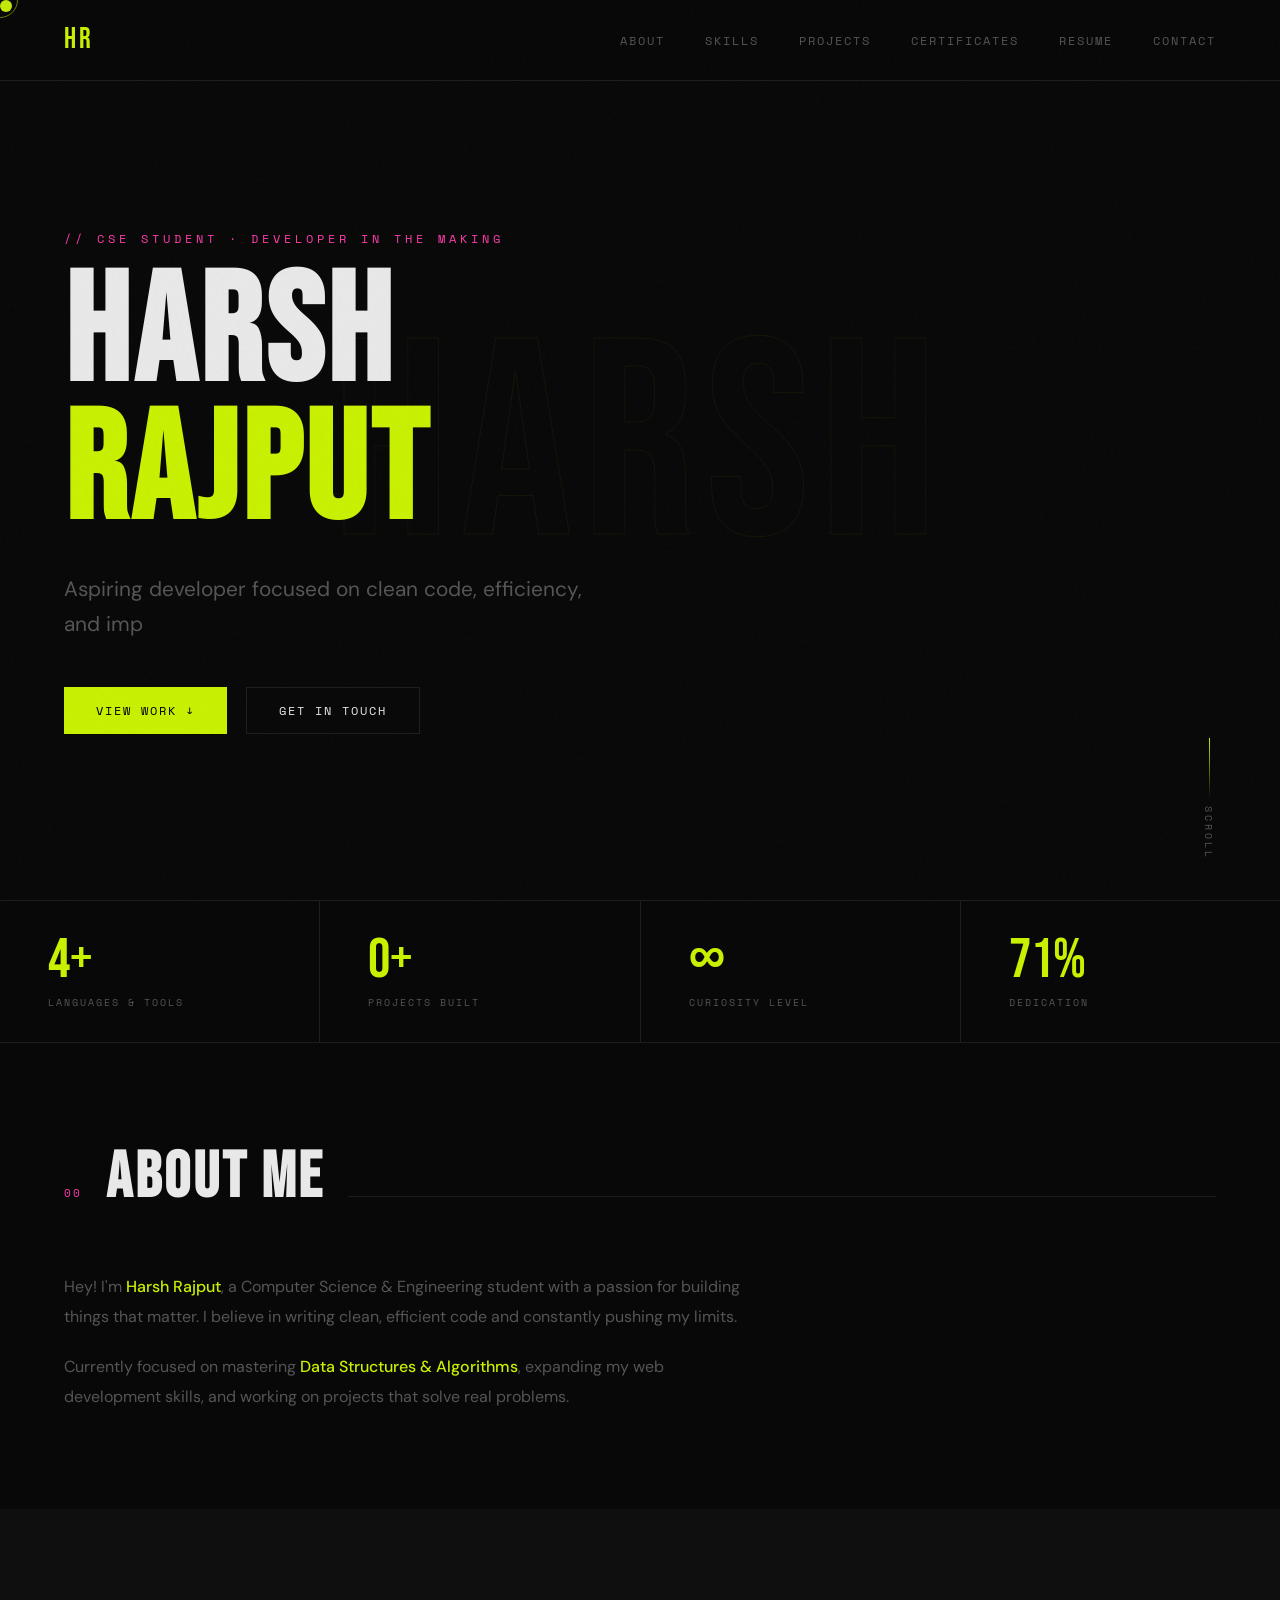
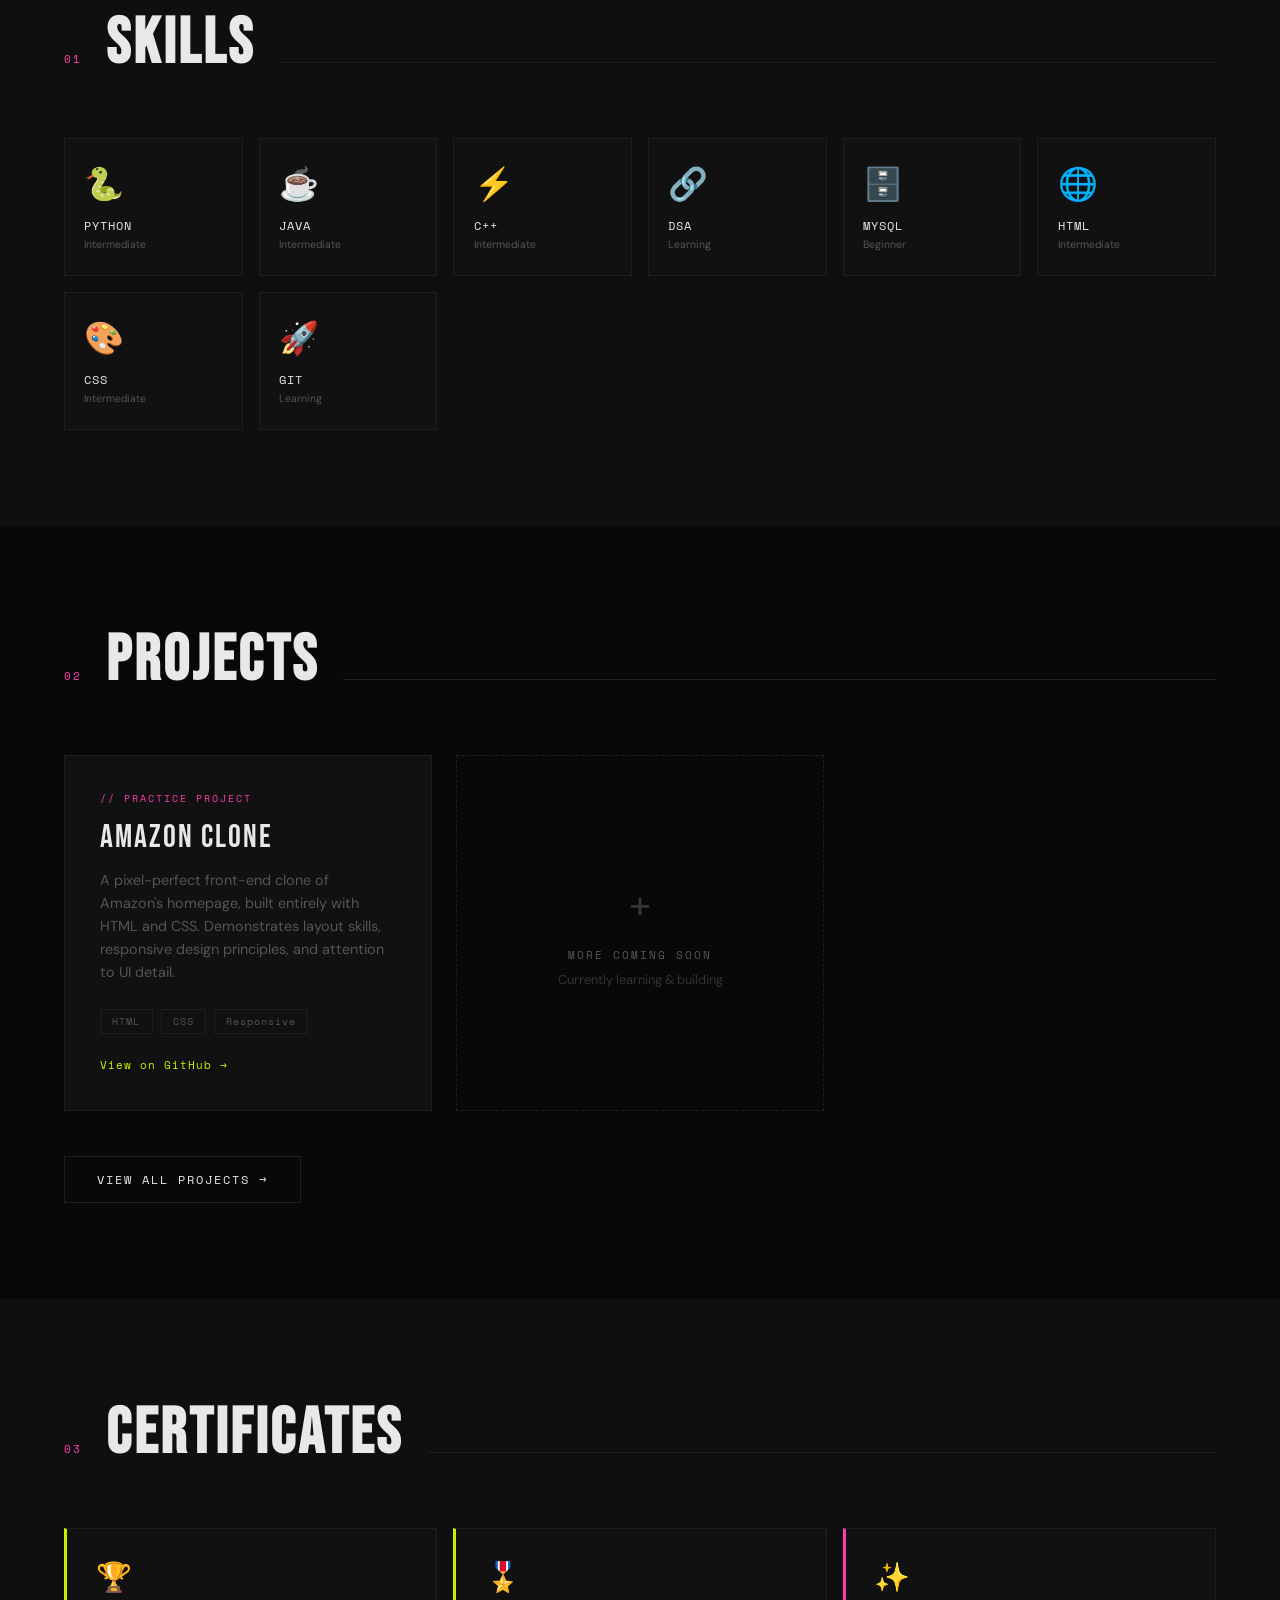
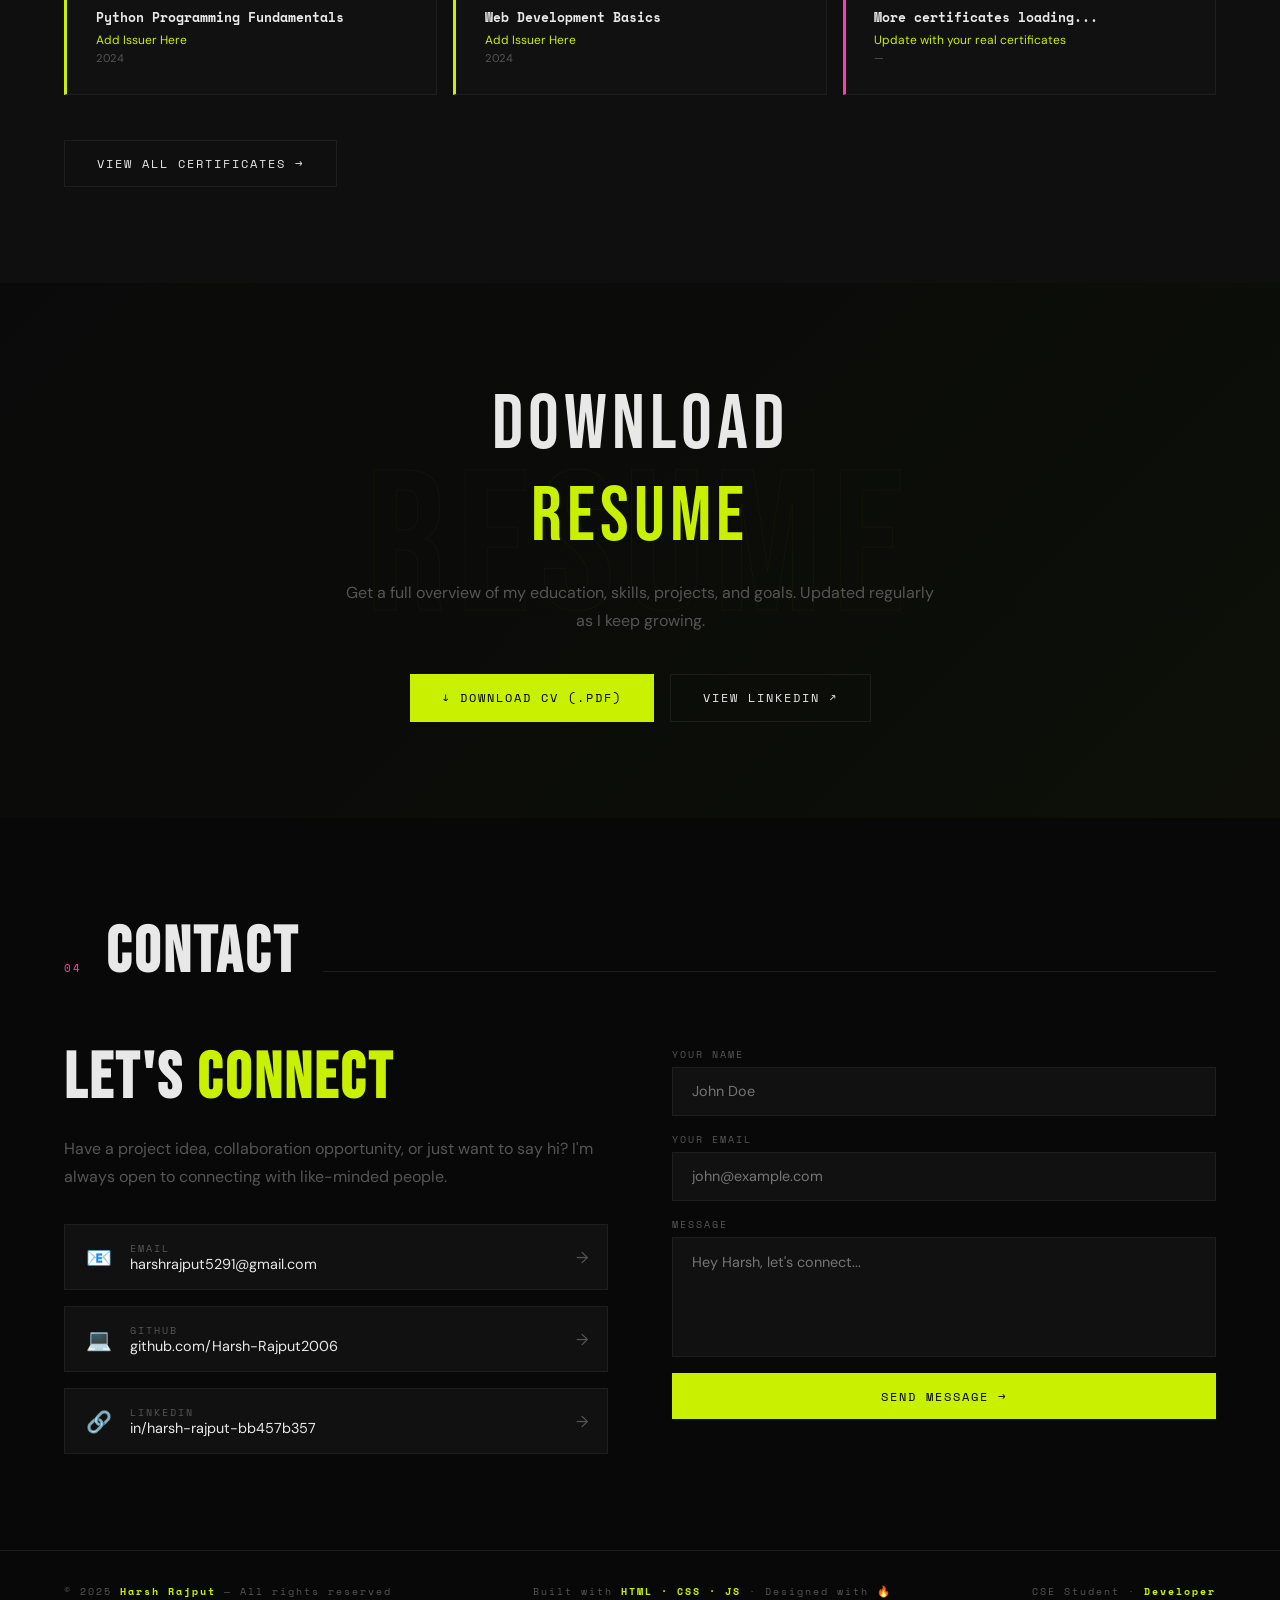
==== index.html @ bdc9a174 "launch: Harsh Rajput portfolio" ====
<!DOCTYPE html>
<html lang="en">
<head>
  <meta charset="UTF-8"/>
  <meta name="viewport" content="width=device-width, initial-scale=1.0"/>
  <title>Harsh Rajput — Portfolio</title>
  <link rel="stylesheet" href="style.css"/>
</head>
<body>

  <div class="cursor" id="cursor"></div>
  <div class="cursor-follower" id="cursorFollower"></div>

  <!-- NAV -->
  <nav id="nav">
    <a class="nav-logo" href="index.html">HR</a>
    <ul class="nav-links">
      <li><a href="#about">About</a></li>
      <li><a href="#skills">Skills</a></li>
      <li><a href="projects.html">Projects</a></li>
      <li><a href="certificates.html">Certificates</a></li>
      <li><a href="#resume">Resume</a></li>
      <li><a href="#contact">Contact</a></li>
    </ul>
  </nav>

  <!-- HERO -->
  <section id="hero">
    <div class="hero-bg-text">HARSH</div>
    <div class="hero-tag">// CSE Student · Developer in the making</div>
    <h1 class="hero-name">
      <span class="glitch">HARSH</span><br>
      <span class="accent">RAJPUT</span>
    </h1>
    <p class="hero-sub">Aspiring developer focused on clean code, efficiency, and impactful solutions. Building the future one commit at a time.</p>
    <div class="hero-actions">
      <a href="projects.html" class="btn btn-primary">View Work ↓</a>
      <a href="#contact" class="btn btn-outline">Get In Touch</a>
    </div>
    <div class="hero-scroll">
      <div class="scroll-line"></div>
      <span>Scroll</span>
    </div>
  </section>

  <!-- STATS BAR -->
  <div class="stats-bar">
    <div class="stat-item">
      <div class="stat-number">6+</div>
      <div class="stat-label">Languages & Tools</div>
    </div>
    <div class="stat-item">
      <div class="stat-number">1+</div>
      <div class="stat-label">Projects Built</div>
    </div>
    <div class="stat-item">
      <div class="stat-number">∞</div>
      <div class="stat-label">Curiosity Level</div>
    </div>
    <div class="stat-item">
      <div class="stat-number">100%</div>
      <div class="stat-label">Dedication</div>
    </div>
  </div>

  <!-- ABOUT -->
  <section id="about">
    <div class="section-header">
      <span class="section-number">00</span>
      <h2 class="section-title">About Me</h2>
      <div class="section-line"></div>
    </div>
    <p style="color:var(--muted);line-height:1.9;font-size:1rem;max-width:700px;margin-bottom:1.2rem;">
      Hey! I'm <span style="color:var(--accent);font-weight:500;">Harsh Rajput</span>, a Computer Science & Engineering student with a passion for building things that matter. I believe in writing clean, efficient code and constantly pushing my limits.
    </p>
    <p style="color:var(--muted);line-height:1.9;font-size:1rem;max-width:700px;">
      Currently focused on mastering <span style="color:var(--accent);font-weight:500;">Data Structures & Algorithms</span>, expanding my web development skills, and working on projects that solve real problems.
    </p>
  </section>

  <!-- SKILLS -->
  <section id="skills" class="bg-surface">
    <div class="section-header">
      <span class="section-number">01</span>
      <h2 class="section-title">Skills</h2>
      <div class="section-line"></div>
    </div>
    <div class="skills-grid">
      <div class="skill-card"><div class="skill-icon">🐍</div><div class="skill-name">Python</div><div class="skill-level">Intermediate</div></div>
      <div class="skill-card"><div class="skill-icon">☕</div><div class="skill-name">Java</div><div class="skill-level">Intermediate</div></div>
      <div class="skill-card"><div class="skill-icon">⚡</div><div class="skill-name">C++</div><div class="skill-level">Intermediate</div></div>
      <div class="skill-card"><div class="skill-icon">🔗</div><div class="skill-name">DSA</div><div class="skill-level">Learning</div></div>
      <div class="skill-card"><div class="skill-icon">🗄️</div><div class="skill-name">MySQL</div><div class="skill-level">Beginner</div></div>
      <div class="skill-card"><div class="skill-icon">🌐</div><div class="skill-name">HTML</div><div class="skill-level">Intermediate</div></div>
      <div class="skill-card"><div class="skill-icon">🎨</div><div class="skill-name">CSS</div><div class="skill-level">Intermediate</div></div>
      <div class="skill-card"><div class="skill-icon">🚀</div><div class="skill-name">Git</div><div class="skill-level">Learning</div></div>
    </div>
  </section>

  <!-- PROJECTS PREVIEW -->
  <section id="projects">
    <div class="section-header">
      <span class="section-number">02</span>
      <h2 class="section-title">Projects</h2>
      <div class="section-line"></div>
    </div>
    <div class="projects-grid">
      <div class="project-card">
        <div class="project-tag">// Practice Project</div>
        <div class="project-title">Amazon Clone</div>
        <p class="project-desc">A pixel-perfect front-end clone of Amazon's homepage, built entirely with HTML and CSS. Demonstrates layout skills, responsive design principles, and attention to UI detail.</p>
        <div class="project-tags">
          <span class="tag">HTML</span>
          <span class="tag">CSS</span>
          <span class="tag">Responsive</span>
        </div>
        <a href="https://github.com/Harsh-Rajput2006" target="_blank" class="project-link">View on GitHub →</a>
      </div>
      <div class="project-card project-card--empty">
        <div class="empty-icon">+</div>
        <div class="empty-label">More Coming Soon</div>
        <div class="empty-sub">Currently learning & building</div>
      </div>
    </div>
    <br>
    <a href="projects.html" class="btn btn-outline" style="margin-top:1.5rem;">View All Projects →</a>
  </section>

  <!-- CERTIFICATES PREVIEW -->
  <section id="certificates" class="bg-surface">
    <div class="section-header">
      <span class="section-number">03</span>
      <h2 class="section-title">Certificates</h2>
      <div class="section-line"></div>
    </div>
    <div class="certs-grid">
      <div class="cert-card">
        <div class="cert-icon">🏆</div>
        <div class="cert-title">Python Programming Fundamentals</div>
        <div class="cert-issuer">Add Issuer Here</div>
        <div class="cert-year">2024</div>
      </div>
      <div class="cert-card">
        <div class="cert-icon">🎖️</div>
        <div class="cert-title">Web Development Basics</div>
        <div class="cert-issuer">Add Issuer Here</div>
        <div class="cert-year">2024</div>
      </div>
      <div class="cert-card cert-card--placeholder">
        <div class="cert-icon">✨</div>
        <div class="cert-title">More certificates loading...</div>
        <div class="cert-issuer">Update with your real certificates</div>
        <div class="cert-year">—</div>
      </div>
    </div>
    <br>
    <a href="certificates.html" class="btn btn-outline" style="margin-top:1.5rem;">View All Certificates →</a>
  </section>

  <!-- RESUME -->
  <section id="resume" class="resume-section">
    <div class="resume-bg-text">RESUME</div>
    <div class="resume-inner">
      <div class="resume-title">DOWNLOAD<br><span>RESUME</span></div>
      <p class="resume-sub">Get a full overview of my education, skills, projects, and goals. Updated regularly as I keep growing.</p>
      <div class="resume-btns">
        <a href="your-cv.pdf" class="btn btn-primary" download>↓ Download CV (.pdf)</a>
        <a href="https://www.linkedin.com/in/harsh-rajput-bb457b357/" target="_blank" class="btn btn-outline">View LinkedIn ↗</a>
      </div>
    </div>
  </section>

  <!-- CONTACT -->
  <section id="contact">
    <div class="section-header">
      <span class="section-number">04</span>
      <h2 class="section-title">Contact</h2>
      <div class="section-line"></div>
    </div>
    <div class="contact-grid">
      <div>
        <h2 class="contact-heading">LET'S <span>CONNECT</span></h2>
        <p class="contact-sub">Have a project idea, collaboration opportunity, or just want to say hi? I'm always open to connecting with like-minded people.</p>
        <div class="contact-links">
          <a href="mailto:harshrajput5291@gmail.com" class="contact-link">
            <div class="cl-icon">📧</div>
            <div class="cl-info"><div class="cl-label">Email</div><div class="cl-val">harshrajput5291@gmail.com</div></div>
            <div class="cl-arrow">→</div>
          </a>
          <a href="https://github.com/Harsh-Rajput2006" target="_blank" class="contact-link">
            <div class="cl-icon">💻</div>
            <div class="cl-info"><div class="cl-label">GitHub</div><div class="cl-val">github.com/Harsh-Rajput2006</div></div>
            <div class="cl-arrow">→</div>
          </a>
          <a href="https://www.linkedin.com/in/harsh-rajput-bb457b357/" target="_blank" class="contact-link">
            <div class="cl-icon">🔗</div>
            <div class="cl-info"><div class="cl-label">LinkedIn</div><div class="cl-val">in/harsh-rajput-bb457b357</div></div>
            <div class="cl-arrow">→</div>
          </a>
        </div>
      </div>
      <div>
        <form class="contact-form" id="contactForm">
          <div class="form-group">
            <label class="form-label">Your Name</label>
            <input class="form-input" type="text" placeholder="John Doe" required/>
          </div>
          <div class="form-group">
            <label class="form-label">Your Email</label>
            <input class="form-input" type="email" placeholder="john@example.com" required/>
          </div>
          <div class="form-group">
            <label class="form-label">Message</label>
            <textarea class="form-textarea" placeholder="Hey Harsh, let's connect..."></textarea>
          </div>
          <button type="submit" class="btn btn-primary btn-full">Send Message →</button>
        </form>
      </div>
    </div>
  </section>

  <!-- FOOTER -->
  <footer>
    <span>© 2025 <b>Harsh Rajput</b> — All rights reserved</span>
    <span>Built with <b>HTML · CSS · JS</b> · Designed with 🔥</span>
    <span>CSE Student · <b>Developer</b></span>
  </footer>

  <script src="script.js"></script>
</body>
</html>
---- style.css ----
/* ============================================
   HARSH RAJPUT — PORTFOLIO
   style.css
   ============================================ */

@import url('https://fonts.googleapis.com/css2?family=Bebas+Neue&family=Space+Mono:wght@400;700&family=DM+Sans:wght@300;400;500&display=swap');

/* ---------- ROOT VARIABLES ---------- */
:root {
  --bg: #080808;
  --surface: #0f0f0f;
  --card: #111111;
  --border: #1e1e1e;
  --accent: #c8f000;
  --accent2: #ff3cac;
  --accent3: #00eaff;
  --text: #e8e8e8;
  --muted: #555;
  --font-display: 'Bebas Neue', sans-serif;
  --font-mono: 'Space Mono', monospace;
  --font-body: 'DM Sans', sans-serif;
}

/* ---------- RESET ---------- */
*, *::before, *::after { margin: 0; padding: 0; box-sizing: border-box; }
html { scroll-behavior: smooth; }
body {
  background: var(--bg);
  color: var(--text);
  font-family: var(--font-body);
  overflow-x: hidden;
  cursor: none;
}

/* ---------- NOISE OVERLAY ---------- */
body::before {
  content: '';
  position: fixed; inset: 0;
  background-image: url("data:image/svg+xml,%3Csvg viewBox='0 0 256 256' xmlns='http://www.w3.org/2000/svg'%3E%3Cfilter id='noise'%3E%3CfeTurbulence type='fractalNoise' baseFrequency='0.9' numOctaves='4' stitchTiles='stitch'/%3E%3C/filter%3E%3Crect width='100%25' height='100%25' filter='url(%23noise)' opacity='0.04'/%3E%3C/svg%3E");
  pointer-events: none; z-index: 9000; opacity: 0.5;
}

/* ---------- CURSOR ---------- */
.cursor {
  width: 12px; height: 12px;
  background: var(--accent);
  border-radius: 50%;
  position: fixed; top: 0; left: 0;
  pointer-events: none; z-index: 9999;
  transition: transform 0.1s ease;
  mix-blend-mode: difference;
}
.cursor-follower {
  width: 36px; height: 36px;
  border: 1px solid var(--accent);
  border-radius: 50%;
  position: fixed; top: 0; left: 0;
  pointer-events: none; z-index: 9998;
  transition: all 0.15s ease;
  opacity: 0.5;
}

/* ---------- NAV ---------- */
nav {
  position: fixed; top: 0; left: 0; right: 0;
  z-index: 1000;
  display: flex; justify-content: space-between; align-items: center;
  padding: 1.4rem 4rem;
  background: rgba(8,8,8,0.85);
  backdrop-filter: blur(20px);
  border-bottom: 1px solid var(--border);
  transition: padding 0.3s ease;
}
nav.scrolled { padding: 1rem 4rem; }
.nav-logo {
  font-family: var(--font-display);
  font-size: 1.8rem; letter-spacing: 3px;
  color: var(--accent); text-decoration: none;
}
.nav-links { display: flex; gap: 2.5rem; list-style: none; }
.nav-links a {
  font-family: var(--font-mono);
  font-size: 0.72rem; letter-spacing: 2px; text-transform: uppercase;
  color: var(--muted); text-decoration: none;
  transition: color 0.3s; position: relative;
}
.nav-links a::after {
  content: ''; position: absolute;
  bottom: -4px; left: 0;
  width: 0; height: 1px;
  background: var(--accent); transition: width 0.3s ease;
}
.nav-links a:hover, .nav-links a.active { color: var(--accent); }
.nav-links a:hover::after, .nav-links a.active::after { width: 100%; }

/* ---------- HERO ---------- */
#hero {
  min-height: 100vh;
  display: flex; flex-direction: column; justify-content: center;
  padding: 8rem 4rem 4rem;
  position: relative; overflow: hidden;
}
.hero-bg-text {
  position: absolute; top: 50%; left: 50%;
  transform: translate(-50%, -50%);
  font-family: var(--font-display);
  font-size: clamp(100px, 22vw, 280px);
  color: transparent;
  -webkit-text-stroke: 1px rgba(200,240,0,0.05);
  white-space: nowrap; pointer-events: none;
  user-select: none; letter-spacing: 10px;
  animation: bgFloat 8s ease-in-out infinite;
}
.hero-tag {
  font-family: var(--font-mono);
  font-size: 0.72rem; letter-spacing: 4px; text-transform: uppercase;
  color: var(--accent2); margin-bottom: 1.2rem;
  opacity: 0; animation: fadeUp 0.8s 0.2s forwards;
}
.hero-name {
  font-family: var(--font-display);
  font-size: clamp(60px, 12vw, 160px);
  line-height: 0.9; letter-spacing: 4px;
  color: var(--text);
  opacity: 0; animation: fadeUp 0.8s 0.4s forwards;
}
.hero-name span.accent { color: var(--accent); }
.hero-name .glitch:hover { animation: glitch 0.3s steps(2) infinite; }
.hero-sub {
  font-size: clamp(1rem, 2vw, 1.3rem);
  color: var(--muted); max-width: 540px;
  margin-top: 1.8rem; line-height: 1.7;
  opacity: 0; animation: fadeUp 0.8s 0.6s forwards;
}
.hero-actions {
  display: flex; gap: 1.2rem; margin-top: 2.8rem; flex-wrap: wrap;
  opacity: 0; animation: fadeUp 0.8s 0.8s forwards;
}
.hero-scroll {
  position: absolute; bottom: 2.5rem; right: 4rem;
  display: flex; flex-direction: column; align-items: center; gap: 0.5rem;
  opacity: 0; animation: fadeUp 0.8s 1.2s forwards;
}
.hero-scroll span {
  font-family: var(--font-mono); font-size: 0.6rem;
  letter-spacing: 3px; text-transform: uppercase;
  color: var(--muted); writing-mode: vertical-rl;
}
.scroll-line {
  width: 1px; height: 60px;
  background: linear-gradient(to bottom, var(--accent), transparent);
  animation: scrollPulse 2s ease infinite;
}

/* ---------- BUTTONS ---------- */
.btn {
  font-family: var(--font-mono);
  font-size: 0.72rem; letter-spacing: 2px; text-transform: uppercase;
  padding: 0.9rem 2rem;
  border: none; cursor: none; text-decoration: none;
  display: inline-flex; align-items: center; gap: 0.6rem;
  transition: all 0.3s ease;
}
.btn-primary { background: var(--accent); color: #000; }
.btn-primary:hover { background: #fff; transform: translateY(-3px); box-shadow: 0 15px 40px rgba(200,240,0,0.25); }
.btn-outline { background: transparent; color: var(--text); border: 1px solid var(--border); }
.btn-outline:hover { border-color: var(--accent); color: var(--accent); transform: translateY(-3px); }
.btn-full { width: 100%; justify-content: center; }

/* ---------- STATS BAR ---------- */
.stats-bar {
  display: flex;
  border-top: 1px solid var(--border);
  border-bottom: 1px solid var(--border);
}
.stat-item {
  flex: 1; padding: 2rem 3rem;
  border-right: 1px solid var(--border);
  transition: background 0.3s;
}
.stat-item:last-child { border-right: none; }
.stat-item:hover { background: var(--card); }
.stat-number {
  font-family: var(--font-display);
  font-size: 3.5rem; color: var(--accent); line-height: 1;
}
.stat-label {
  font-family: var(--font-mono);
  font-size: 0.65rem; letter-spacing: 2px; text-transform: uppercase;
  color: var(--muted); margin-top: 0.3rem;
}

/* ---------- SECTION COMMONS ---------- */
section { padding: 6rem 4rem; }
.bg-surface { background: var(--surface); }
.section-header {
  display: flex; align-items: baseline; gap: 1.5rem;
  margin-bottom: 3.5rem;
}
.section-number { font-family: var(--font-mono); font-size: 0.7rem; color: var(--accent2); letter-spacing: 2px; }
.section-title  { font-family: var(--font-display); font-size: clamp(2.5rem,5vw,4rem); letter-spacing: 3px; }
.section-line   { flex: 1; height: 1px; background: var(--border); }

/* ---------- SKILLS ---------- */
.skills-grid {
  display: grid;
  grid-template-columns: repeat(auto-fill, minmax(160px, 1fr));
  gap: 1rem;
}
.skill-card {
  background: var(--card); border: 1px solid var(--border);
  padding: 1.5rem 1.2rem;
  position: relative; overflow: hidden;
  transition: all 0.3s ease; cursor: none;
}
.skill-card::before {
  content: ''; position: absolute; bottom: 0; left: 0;
  width: 100%; height: 2px; background: var(--accent);
  transform: scaleX(0); transform-origin: left; transition: transform 0.3s ease;
}
.skill-card:hover { border-color: rgba(200,240,0,0.3); transform: translateY(-4px); }
.skill-card:hover::before { transform: scaleX(1); }
.skill-icon  { font-size: 2rem; margin-bottom: 0.8rem; }
.skill-name  { font-family: var(--font-mono); font-size: 0.75rem; letter-spacing: 1px; text-transform: uppercase; }
.skill-level { font-size: 0.65rem; color: var(--muted); margin-top: 0.2rem; }

/* ---------- PROJECTS ---------- */
.projects-grid {
  display: grid;
  grid-template-columns: repeat(auto-fill, minmax(340px, 1fr));
  gap: 1.5rem;
}
.project-card {
  background: var(--card); border: 1px solid var(--border);
  padding: 2.2rem;
  position: relative; overflow: hidden;
  transition: all 0.4s ease; cursor: none;
}
.project-card::after {
  content: ''; position: absolute;
  top: -100%; left: 0; width: 100%; height: 100%;
  background: linear-gradient(135deg, rgba(200,240,0,0.05), transparent);
  transition: top 0.4s ease;
}
.project-card:hover { border-color: rgba(200,240,0,0.4); transform: translateY(-6px); box-shadow: 0 20px 60px rgba(0,0,0,0.5); }
.project-card:hover::after { top: 0; }
.project-card--empty {
  border: 1px dashed var(--border); background: transparent;
  display: flex; flex-direction: column;
  justify-content: center; align-items: center;
  min-height: 220px; text-align: center;
}
.project-card--empty::after { display: none; }
.project-tag   { font-family: var(--font-mono); font-size: 0.6rem; letter-spacing: 2px; text-transform: uppercase; color: var(--accent2); margin-bottom: 0.8rem; }
.project-title { font-family: var(--font-display); font-size: 2rem; letter-spacing: 2px; margin-bottom: 0.8rem; }
.project-desc  { font-size: 0.9rem; color: var(--muted); line-height: 1.6; margin-bottom: 1.5rem; }
.project-tags  { display: flex; flex-wrap: wrap; gap: 0.5rem; margin-bottom: 1.2rem; }
.tag {
  font-family: var(--font-mono); font-size: 0.6rem; letter-spacing: 1px;
  padding: 0.3rem 0.7rem; border: 1px solid var(--border); color: var(--muted);
}
.project-link {
  font-family: var(--font-mono); font-size: 0.7rem; letter-spacing: 1px;
  color: var(--accent); text-decoration: none; transition: letter-spacing 0.3s;
}
.project-link:hover { letter-spacing: 3px; }
.empty-icon  { font-size: 2.5rem; opacity: 0.2; margin-bottom: 1rem; }
.empty-label { font-family: var(--font-mono); font-size: 0.7rem; letter-spacing: 2px; text-transform: uppercase; color: var(--muted); }
.empty-sub   { font-size: 0.8rem; color: #333; margin-top: 0.5rem; }

/* ---------- CERTIFICATES ---------- */
.certs-grid {
  display: grid;
  grid-template-columns: repeat(auto-fill, minmax(280px, 1fr));
  gap: 1rem;
}
.cert-card {
  background: var(--card); border: 1px solid var(--border);
  border-left: 3px solid var(--accent); padding: 1.8rem;
  transition: all 0.3s ease;
}
.cert-card:hover { background: #141414; transform: translateX(5px); }
.cert-card--placeholder { border-left-color: var(--accent2); }
.cert-icon   { font-size: 1.8rem; margin-bottom: 0.8rem; }
.cert-title  { font-family: var(--font-mono); font-size: 0.8rem; font-weight: 700; line-height: 1.4; margin-bottom: 0.3rem; }
.cert-issuer { font-size: 0.75rem; color: var(--accent); margin-bottom: 0.2rem; }
.cert-year   { font-size: 0.7rem; color: var(--muted); }
.certs-note  { margin-top: 1.5rem; font-size: 0.8rem; color: var(--muted); font-family: var(--font-mono); }

/* ---------- RESUME ---------- */
.resume-section {
  background: linear-gradient(135deg, #0a0a0a 0%, #0d0f08 100%);
  text-align: center; position: relative; overflow: hidden;
  padding: 6rem 4rem;
}
.resume-bg-text {
  position: absolute; top: 50%; left: 50%;
  transform: translate(-50%, -50%);
  font-family: var(--font-display);
  font-size: clamp(80px,18vw,200px);
  color: transparent; -webkit-text-stroke: 1px rgba(200,240,0,0.04);
  pointer-events: none; letter-spacing: 10px; user-select: none;
}
.resume-inner { position: relative; z-index: 1; max-width: 600px; margin: 0 auto; }
.resume-title { font-family: var(--font-display); font-size: clamp(2rem,6vw,5rem); letter-spacing: 5px; margin-bottom: 1rem; }
.resume-title span { color: var(--accent); }
.resume-sub { font-size: 1rem; color: var(--muted); margin-bottom: 2.5rem; line-height: 1.7; }
.resume-btns { display: flex; justify-content: center; gap: 1rem; flex-wrap: wrap; }

/* ---------- CONTACT ---------- */
.contact-grid { display: grid; grid-template-columns: 1fr 1fr; gap: 4rem; align-items: start; }
.contact-heading { font-family: var(--font-display); font-size: clamp(2.5rem,5vw,4rem); letter-spacing: 3px; line-height: 1; margin-bottom: 1.5rem; }
.contact-heading span { color: var(--accent); }
.contact-sub { color: var(--muted); line-height: 1.8; margin-bottom: 2rem; }
.contact-links { display: flex; flex-direction: column; gap: 1rem; }
.contact-link {
  display: flex; align-items: center; gap: 1rem;
  text-decoration: none; color: var(--text);
  padding: 1rem 1.2rem;
  border: 1px solid var(--border); background: var(--card);
  transition: all 0.3s ease;
}
.contact-link:hover { border-color: var(--accent); color: var(--accent); transform: translateX(8px); }
.cl-icon  { font-size: 1.3rem; width: 30px; text-align: center; }
.cl-info  { flex: 1; }
.cl-label { font-family: var(--font-mono); font-size: 0.6rem; letter-spacing: 2px; text-transform: uppercase; color: var(--muted); }
.cl-val   { font-size: 0.9rem; }
.cl-arrow { color: var(--muted); font-size: 1rem; }
.contact-link:hover .cl-arrow { color: var(--accent); }

/* ---------- FORM ---------- */
.contact-form { display: flex; flex-direction: column; gap: 1rem; }
.form-group   { display: flex; flex-direction: column; gap: 0.4rem; }
.form-label   { font-family: var(--font-mono); font-size: 0.6rem; letter-spacing: 2px; text-transform: uppercase; color: var(--muted); }
.form-input, .form-textarea {
  background: var(--card); border: 1px solid var(--border);
  color: var(--text); padding: 0.9rem 1.2rem;
  font-family: var(--font-body); font-size: 0.9rem;
  outline: none; transition: border-color 0.3s; cursor: none;
}
.form-input:focus, .form-textarea:focus { border-color: var(--accent); }
.form-textarea { resize: none; height: 120px; }

/* ---------- FOOTER ---------- */
footer {
  padding: 2rem 4rem;
  border-top: 1px solid var(--border);
  display: flex; justify-content: space-between; align-items: center;
}
footer span { font-family: var(--font-mono); font-size: 0.65rem; letter-spacing: 2px; color: var(--muted); }
footer b { color: var(--accent); }

/* ---------- PAGE HERO (sub pages) ---------- */
.page-hero {
  min-height: 40vh; padding: 10rem 4rem 4rem;
  position: relative; overflow: hidden;
  display: flex; flex-direction: column; justify-content: flex-end;
  border-bottom: 1px solid var(--border);
}
.page-hero-bg {
  position: absolute; inset: 0;
  display: flex; align-items: center; justify-content: center;
  font-family: var(--font-display);
  font-size: clamp(100px,20vw,240px);
  color: transparent; -webkit-text-stroke: 1px rgba(200,240,0,0.04);
  pointer-events: none; letter-spacing: 8px; user-select: none;
}
.page-hero-tag { font-family: var(--font-mono); font-size: 0.72rem; letter-spacing: 4px; text-transform: uppercase; color: var(--accent2); margin-bottom: 1rem; }
.page-hero-title { font-family: var(--font-display); font-size: clamp(3rem,8vw,7rem); letter-spacing: 4px; line-height: 0.95; }
.page-hero-title span { color: var(--accent); }
.page-hero-sub { font-size: 1rem; color: var(--muted); margin-top: 1.2rem; max-width: 500px; line-height: 1.8; }
.back-link {
  display: inline-flex; align-items: center; gap: 0.6rem;
  font-family: var(--font-mono); font-size: 0.68rem;
  letter-spacing: 2px; text-transform: uppercase;
  color: var(--muted); text-decoration: none;
  transition: color 0.3s; margin-bottom: 2rem;
}
.back-link:hover { color: var(--accent); }

/* ---------- REVEAL ANIMATION ---------- */
.reveal { opacity: 0; transform: translateY(22px); transition: opacity 0.6s ease, transform 0.6s ease; }
.reveal.visible { opacity: 1; transform: translateY(0); }

/* ---------- KEYFRAMES ---------- */
@keyframes fadeUp     { from { opacity:0; transform:translateY(30px); } to { opacity:1; transform:translateY(0); } }
@keyframes bgFloat    { 0%,100% { transform:translate(-50%,-50%) translateY(0); } 50% { transform:translate(-50%,-50%) translateY(-20px); } }
@keyframes scrollPulse{ 0%,100% { opacity:0.4; transform:scaleY(1); } 50% { opacity:1; transform:scaleY(1.2); } }
@keyframes glitch     { 0% { text-shadow:2px 0 var(--accent2),-2px 0 var(--accent3); } 50% { text-shadow:-2px 0 var(--accent2),2px 0 var(--accent3); } 100% { text-shadow:2px 0 var(--accent2),-2px 0 var(--accent3); } }

/* ---------- RESPONSIVE ---------- */
@media (max-width: 900px) {
  .contact-grid { grid-template-columns: 1fr; gap: 2rem; }
}
@media (max-width: 768px) {
  nav { padding: 1.2rem 2rem; }
  .nav-links { display: none; }
  #hero, section { padding: 6rem 1.8rem 3rem; }
  .resume-section { padding: 4rem 1.8rem; }
  .page-hero { padding: 8rem 1.8rem 3rem; }
  .stats-bar { flex-wrap: wrap; }
  .stat-item { min-width: 50%; border-bottom: 1px solid var(--border); }
  footer { flex-direction: column; gap: 0.5rem; text-align: center; padding: 1.5rem 2rem; }
}
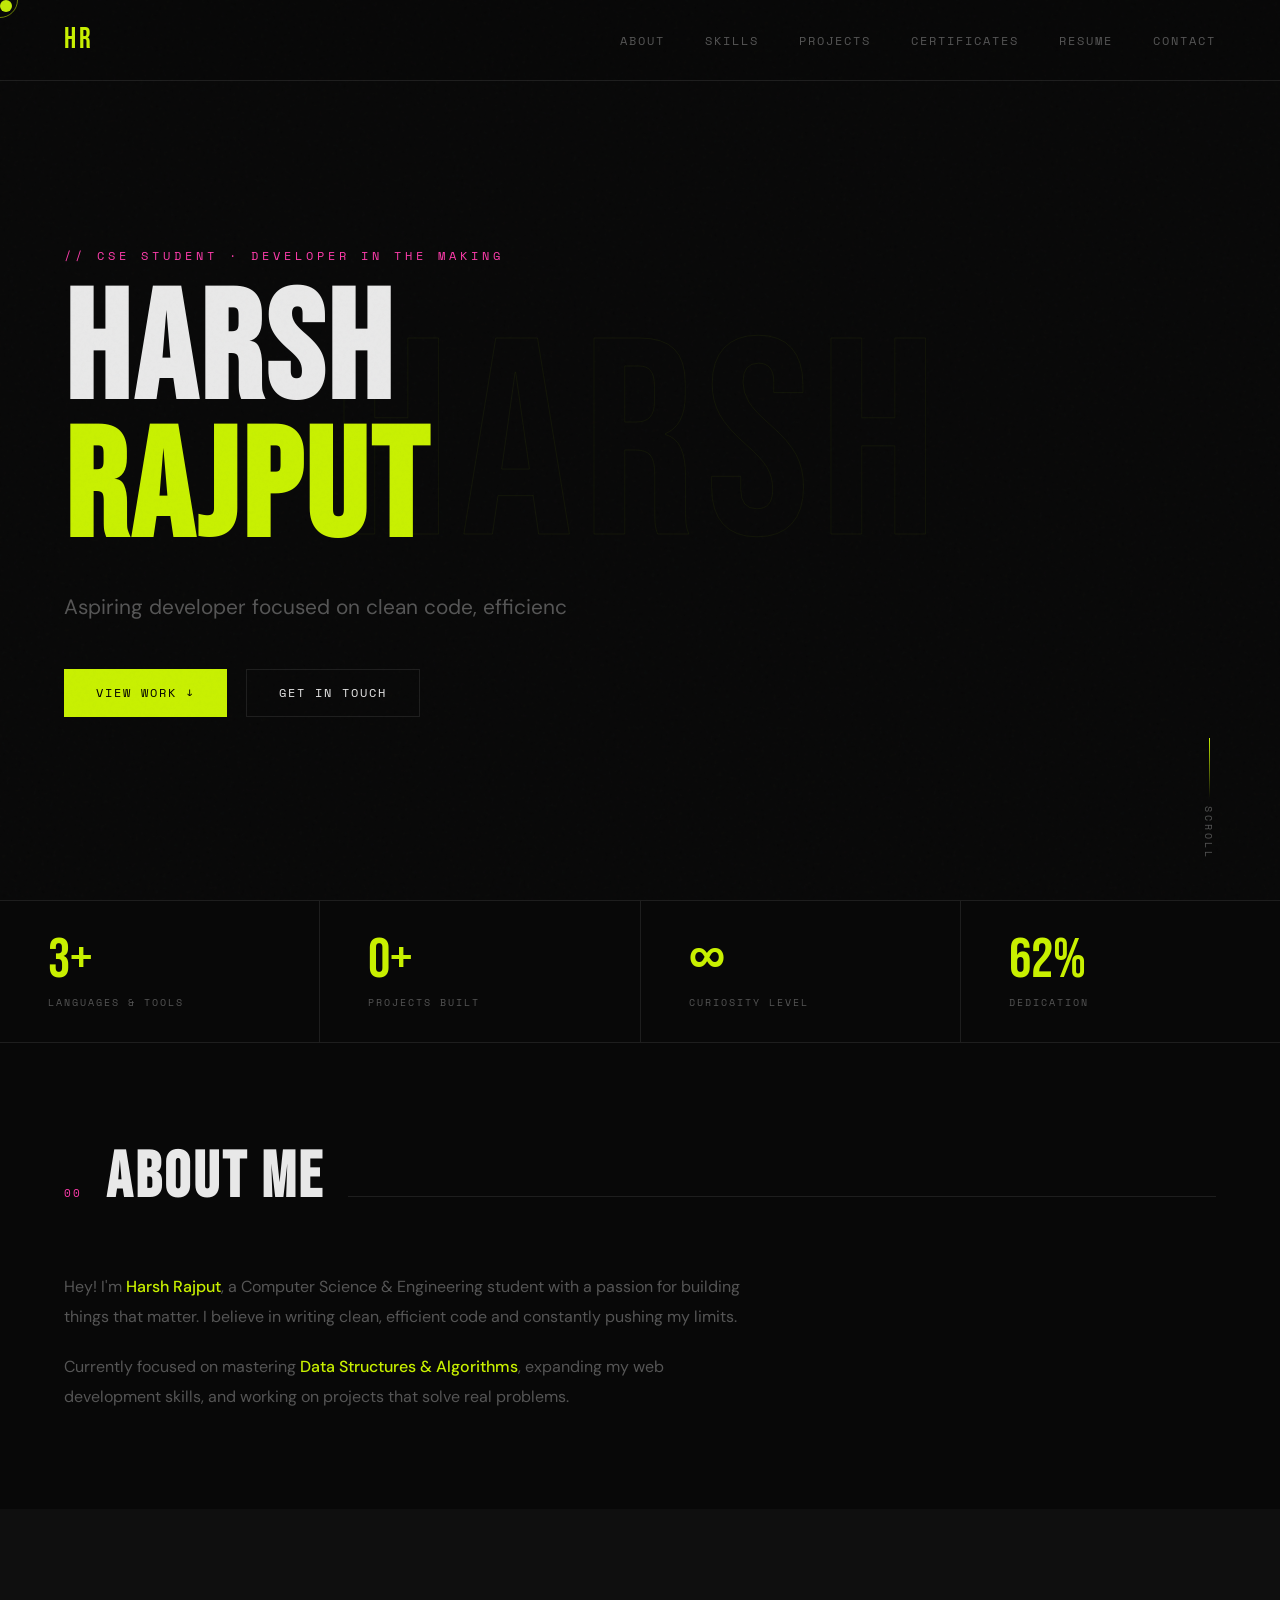
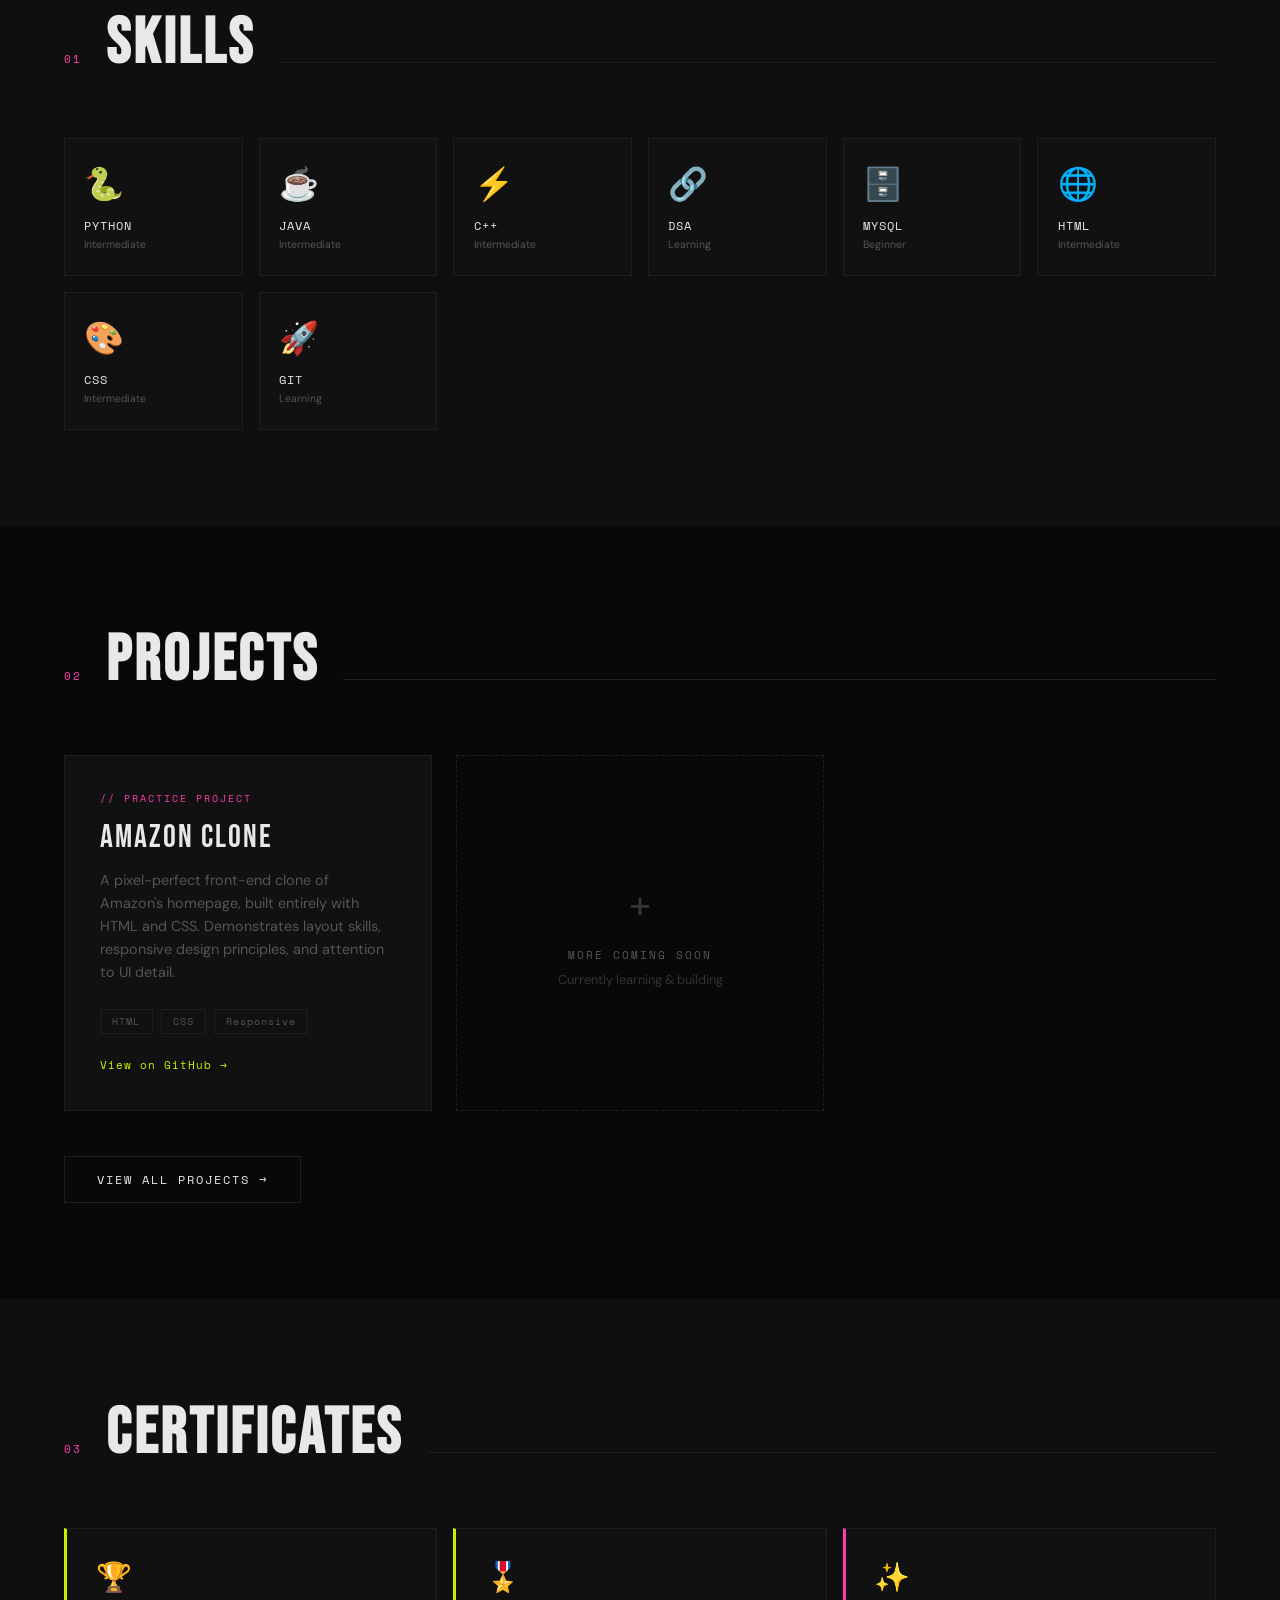
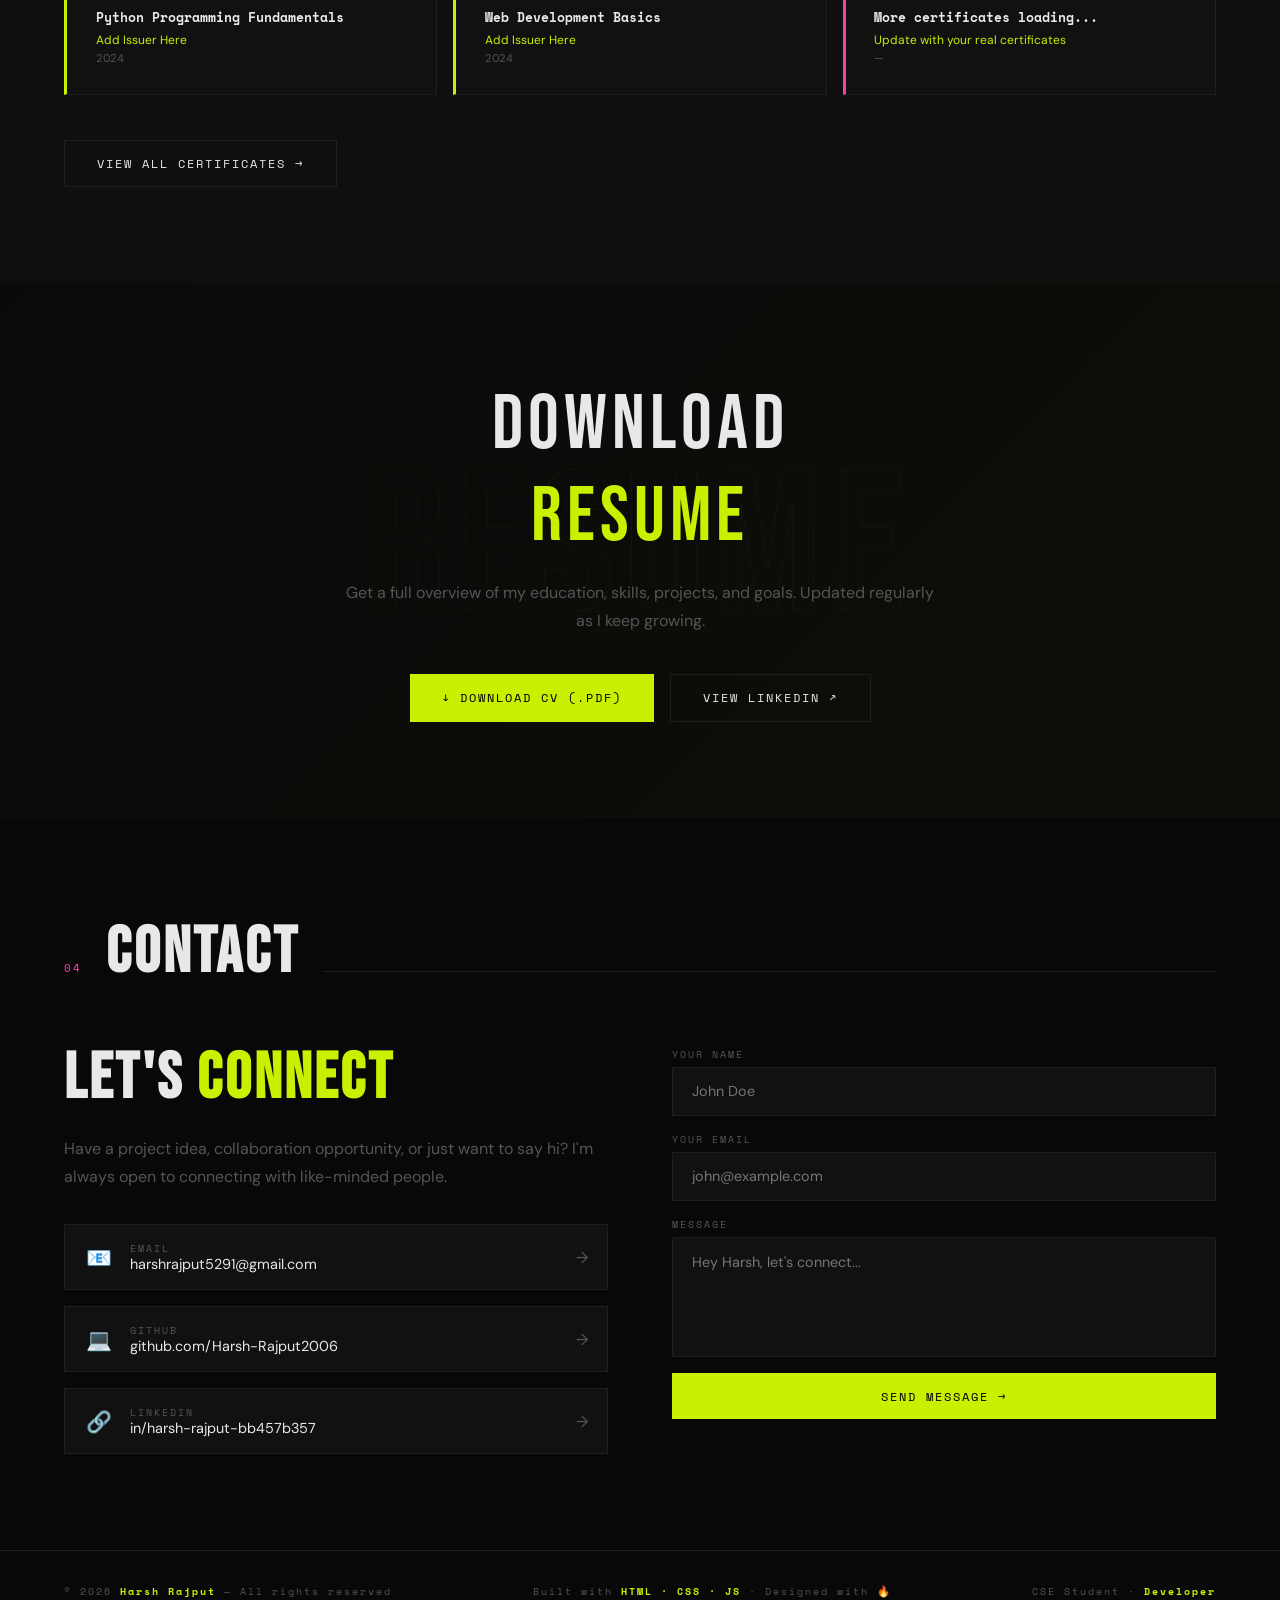
==== commit f6979f62: "test: verify auto deploy" ====
--- a/index.html
+++ b/index.html
@@ -221,7 +221,7 @@
 
   <!-- FOOTER -->
   <footer>
-    <span>© 2025 <b>Harsh Rajput</b> — All rights reserved</span>
+    <span>© 2026 <b>Harsh Rajput</b> — All rights reserved</span>
     <span>Built with <b>HTML · CSS · JS</b> · Designed with 🔥</span>
     <span>CSE Student · <b>Developer</b></span>
   </footer>
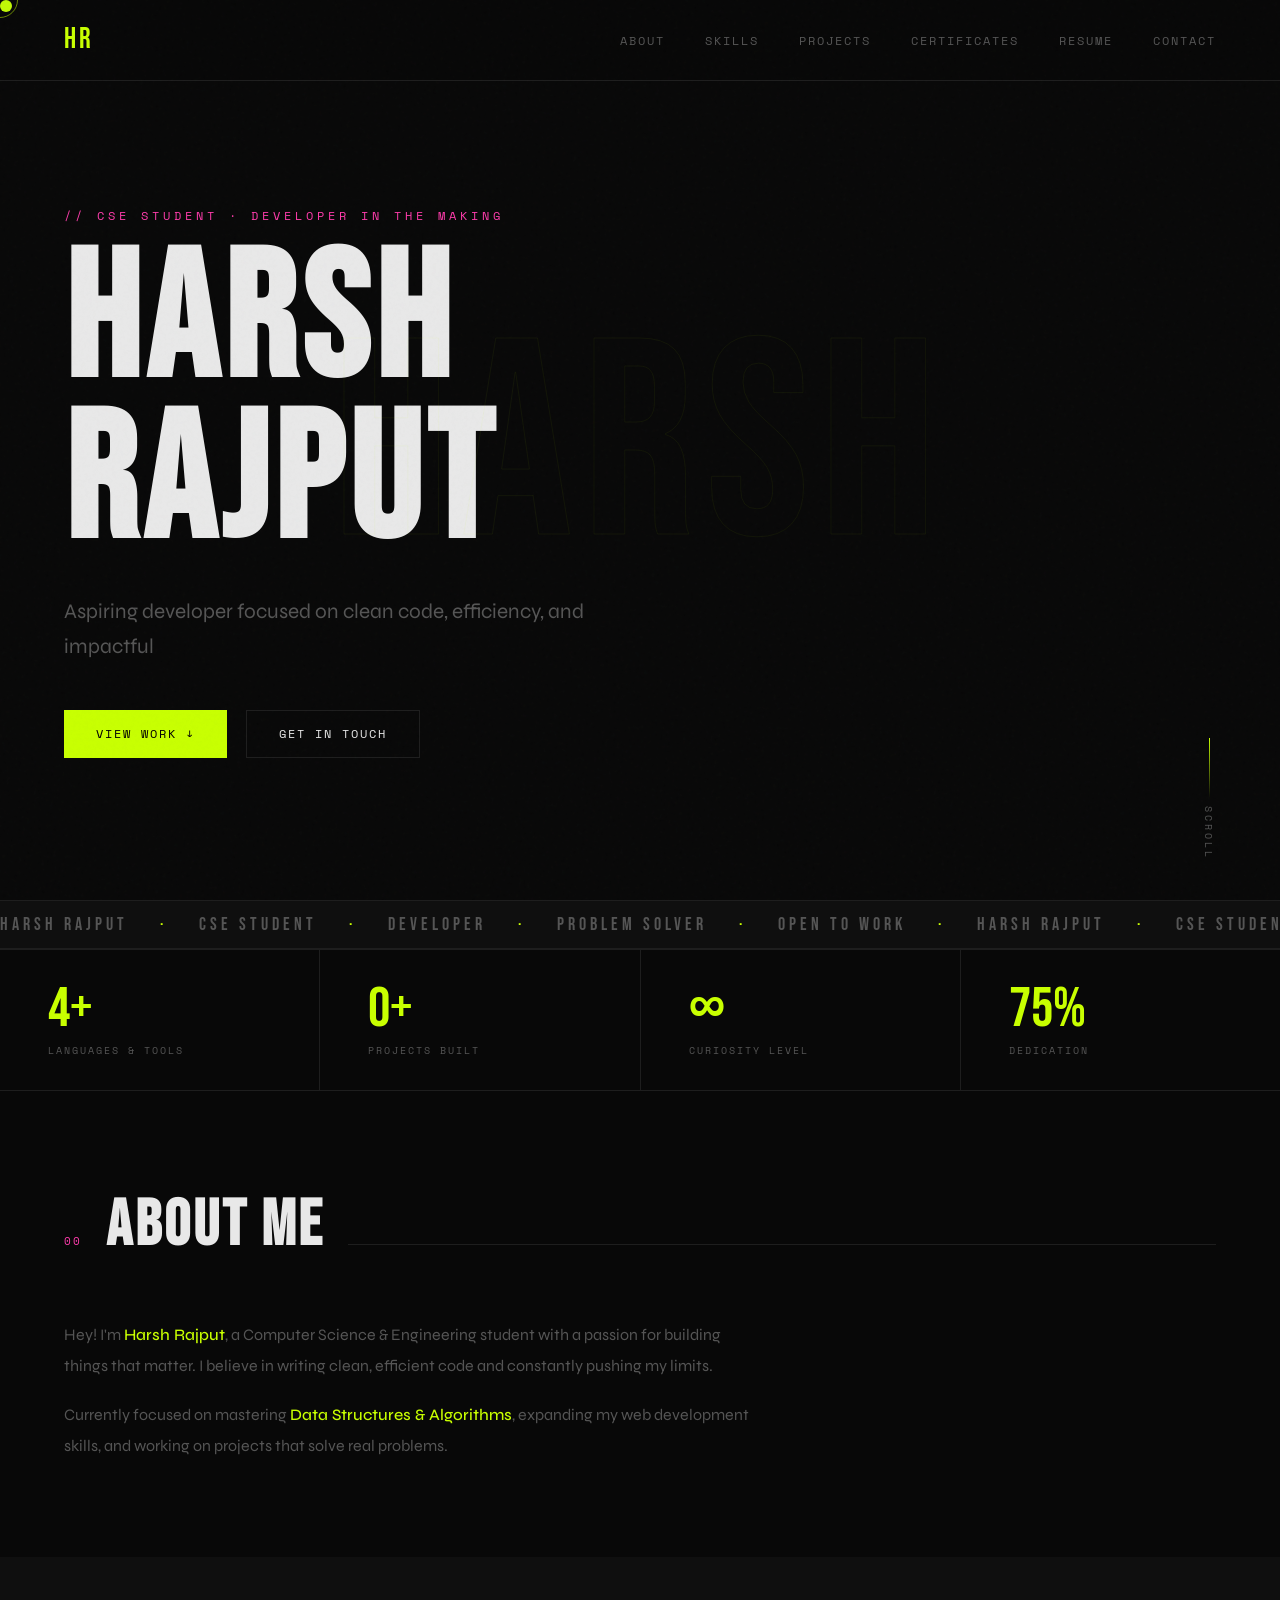
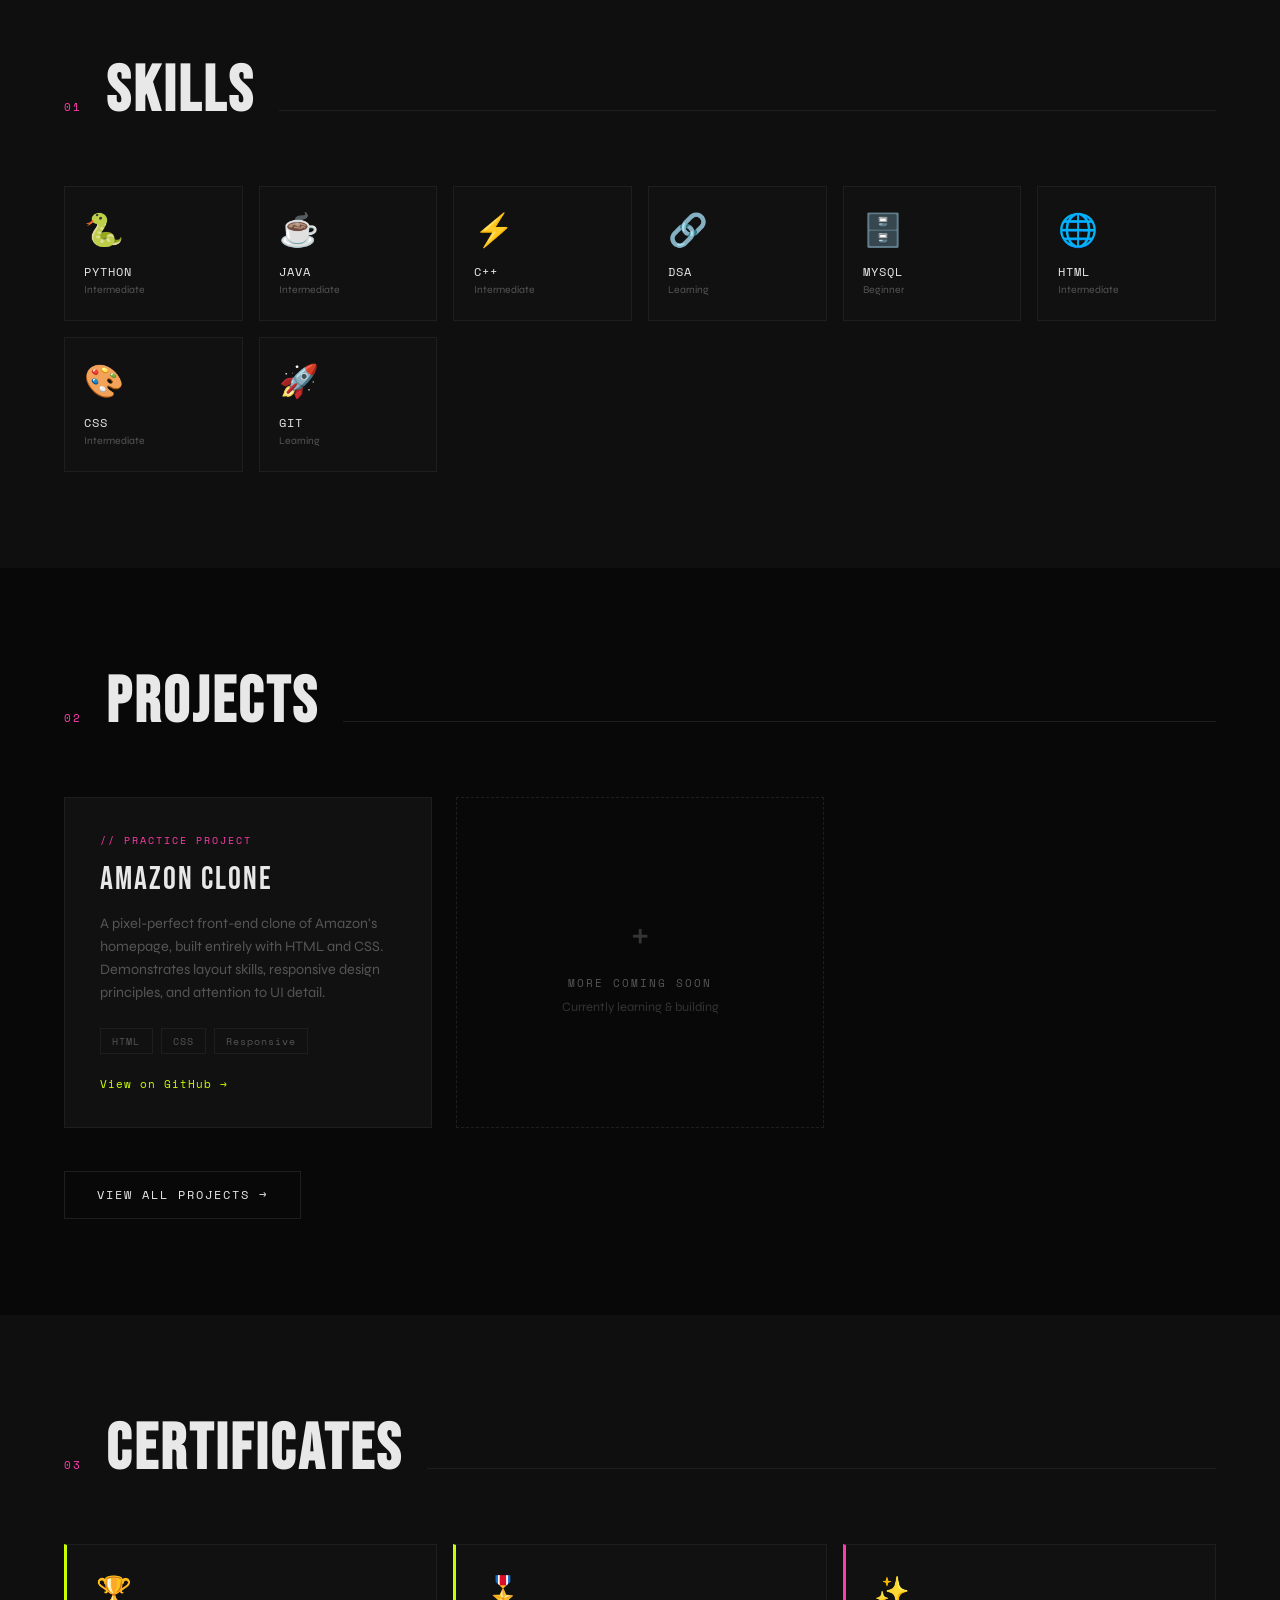
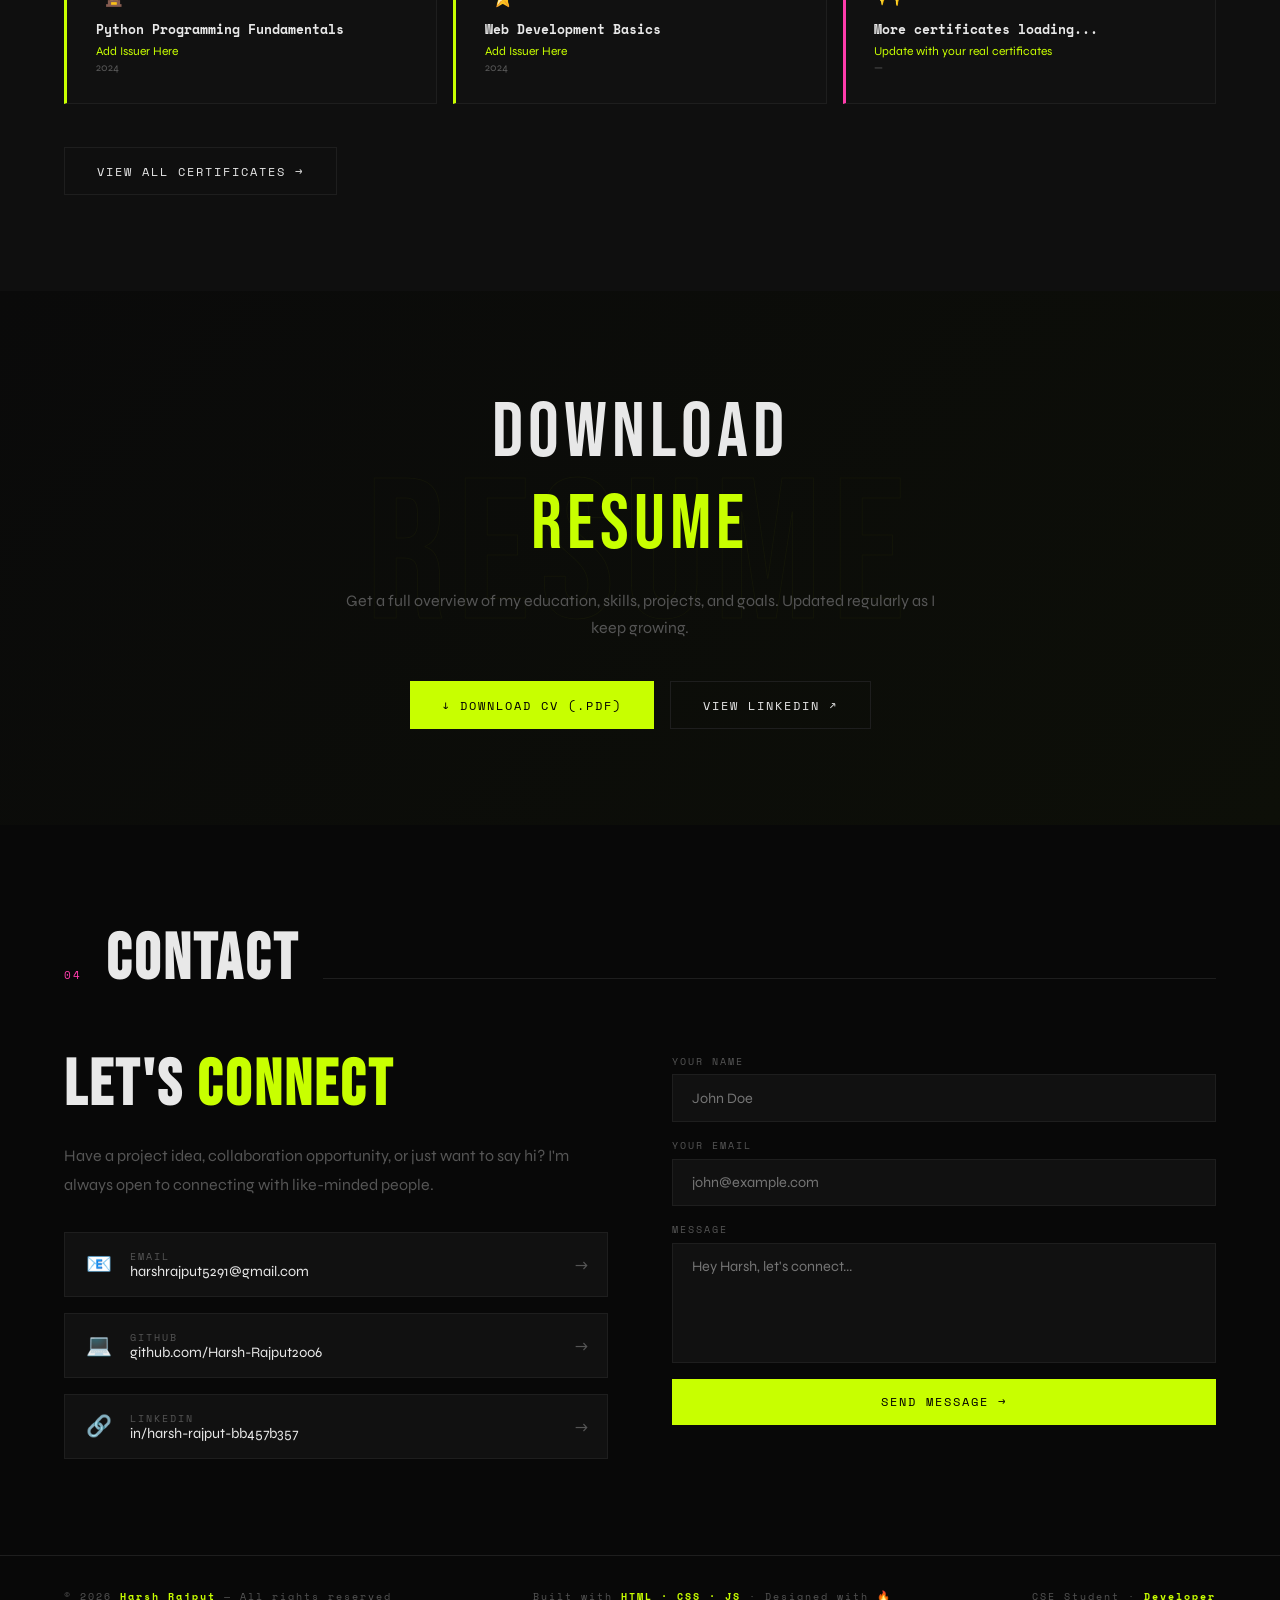
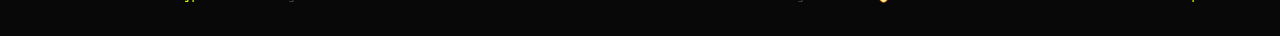
==== commit 000a9c44: "design: typography upgrade, hero gradient, ticker animation" ====
--- a/index.html
+++ b/index.html
@@ -42,6 +42,19 @@
       <span>Scroll</span>
     </div>
   </section>
+
+  <div class="ticker-wrap" aria-hidden="true">
+  <div class="ticker">
+    <span>HARSH RAJPUT</span><span>·</span>
+    <span>CSE STUDENT</span><span>·</span>
+    <span>DEVELOPER</span><span>·</span>
+    <span>PROBLEM SOLVER</span><span>·</span>
+    <span>OPEN TO WORK</span><span>·</span>
+    <span>HARSH RAJPUT</span><span>·</span>
+    <span>CSE STUDENT</span><span>·</span>
+    <span>DEVELOPER</span><span>·</span>
+  </div>
+</div>
 
   <!-- STATS BAR -->
   <div class="stats-bar">
--- a/style.css
+++ b/style.css
@@ -4,21 +4,21 @@
    ============================================ */
 
 @import url('https://fonts.googleapis.com/css2?family=Bebas+Neue&family=Space+Mono:wght@400;700&family=DM+Sans:wght@300;400;500&display=swap');
-
+@import url('https://fonts.googleapis.com/css2?family=Bebas+Neue&family=Syne:wght@400;700;800&family=Space+Mono:wght@400;700&display=swap');
 /* ---------- ROOT VARIABLES ---------- */
 :root {
   --bg: #080808;
   --surface: #0f0f0f;
   --card: #111111;
   --border: #1e1e1e;
-  --accent: #c8f000;
+  --accent: #c8ff00;
   --accent2: #ff3cac;
   --accent3: #00eaff;
   --text: #e8e8e8;
   --muted: #555;
   --font-display: 'Bebas Neue', sans-serif;
   --font-mono: 'Space Mono', monospace;
-  --font-body: 'DM Sans', sans-serif;
+  --font-body: 'Syne', sans-serif;
 }
 
 /* ---------- RESET ---------- */
@@ -119,7 +119,14 @@
 }
 .hero-name {
   font-family: var(--font-display);
-  font-size: clamp(60px, 12vw, 160px);
+  font-size: clamp(70px, 14vw, 180px); /* bigger */
+  line-height: 0.9;
+  letter-spacing: 6px;
+  background: linear-gradient(135deg, var(--text) 60%, var(--accent));
+  -webkit-background-clip: text;
+  -webkit-text-fill-color: transparent;
+  background-clip: text;
+}
   line-height: 0.9; letter-spacing: 4px;
   color: var(--text);
   opacity: 0; animation: fadeUp 0.8s 0.4s forwards;
@@ -402,3 +409,27 @@
   .stat-item { min-width: 50%; border-bottom: 1px solid var(--border); }
   footer { flex-direction: column; gap: 0.5rem; text-align: center; padding: 1.5rem 2rem; }
 }
+
+/* PASTE at the bottom of style.css */
+.ticker-wrap {
+  overflow: hidden;
+  border-top: 1px solid var(--border);
+  border-bottom: 1px solid var(--border);
+  padding: 0.8rem 0;
+  background: var(--surface);
+}
+.ticker {
+  display: flex; gap: 2rem;
+  white-space: nowrap;
+  animation: ticker 18s linear infinite;
+}
+.ticker span {
+  font-family: var(--font-display);
+  font-size: 1.1rem; letter-spacing: 4px;
+  color: var(--muted);
+}
+.ticker span:nth-child(even) { color: var(--accent); }
+@keyframes ticker {
+  from { transform: translateX(0); }
+  to   { transform: translateX(-50%); }
+}
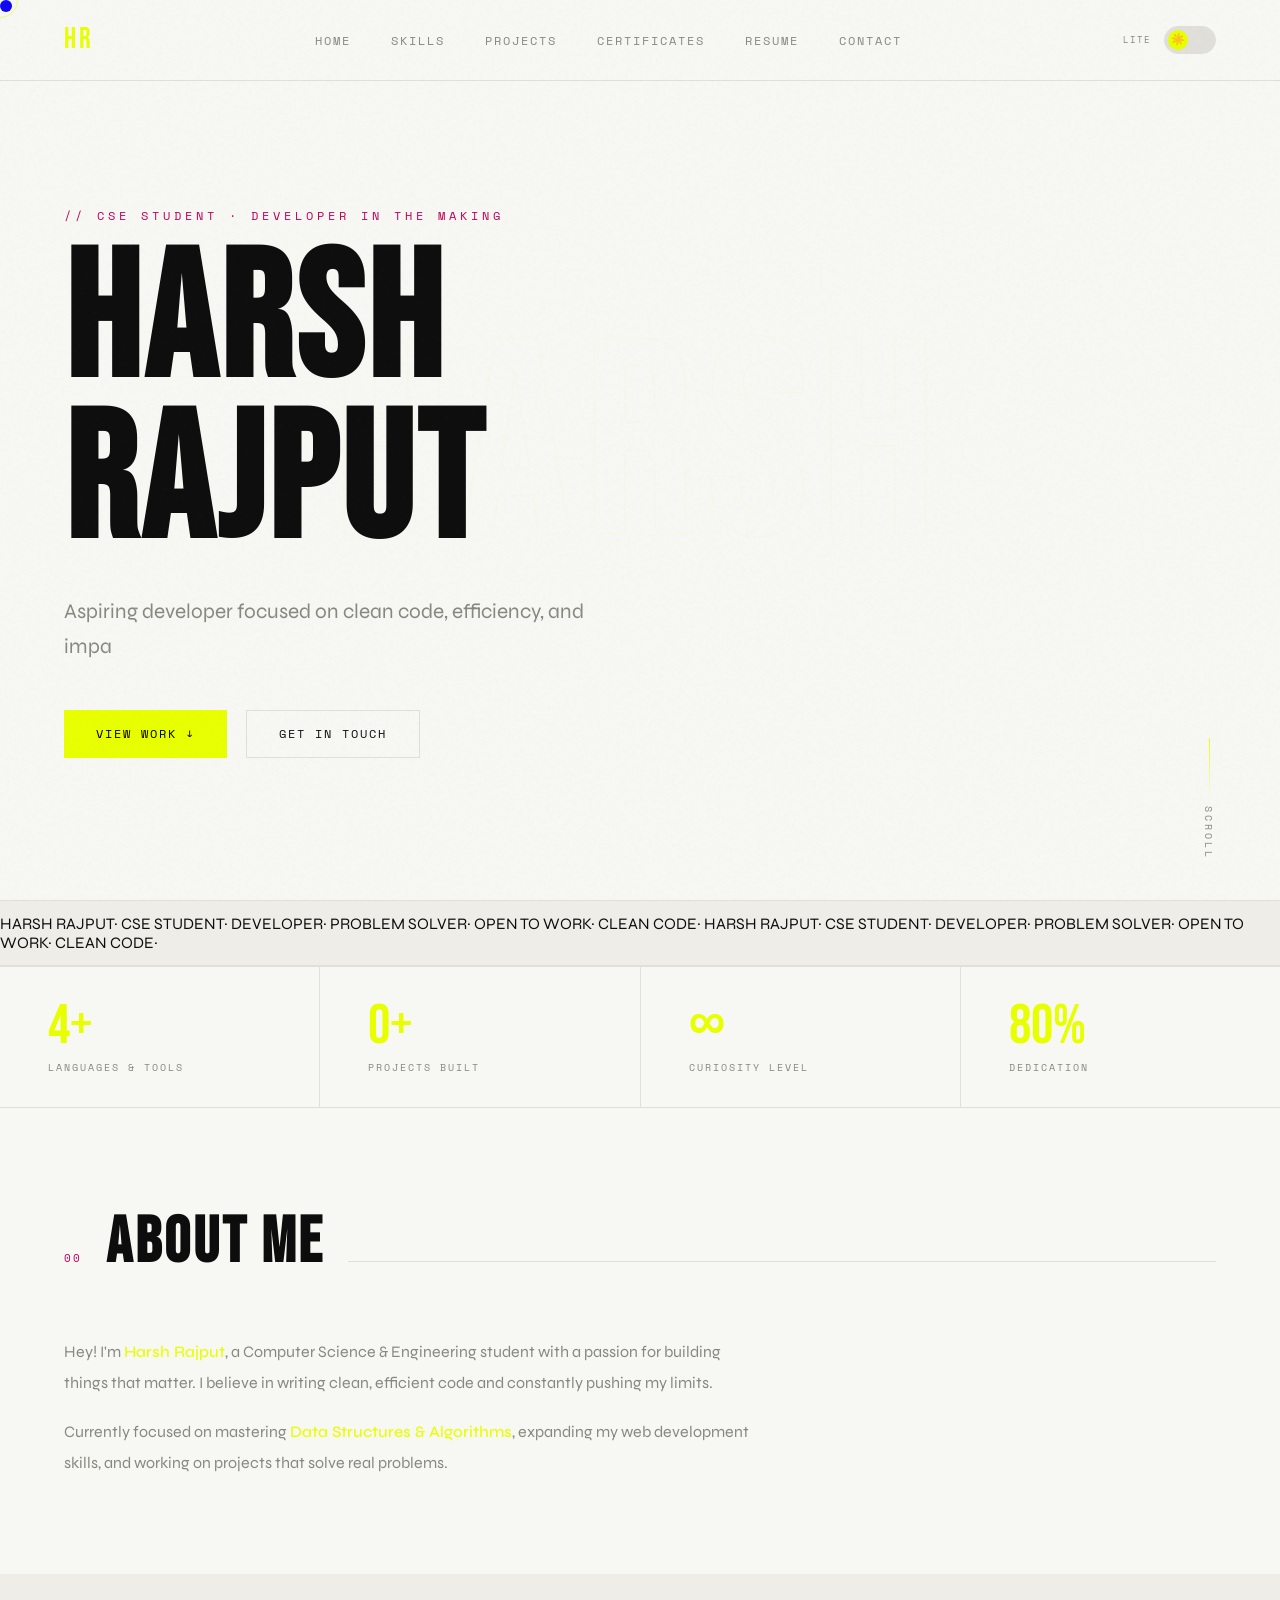
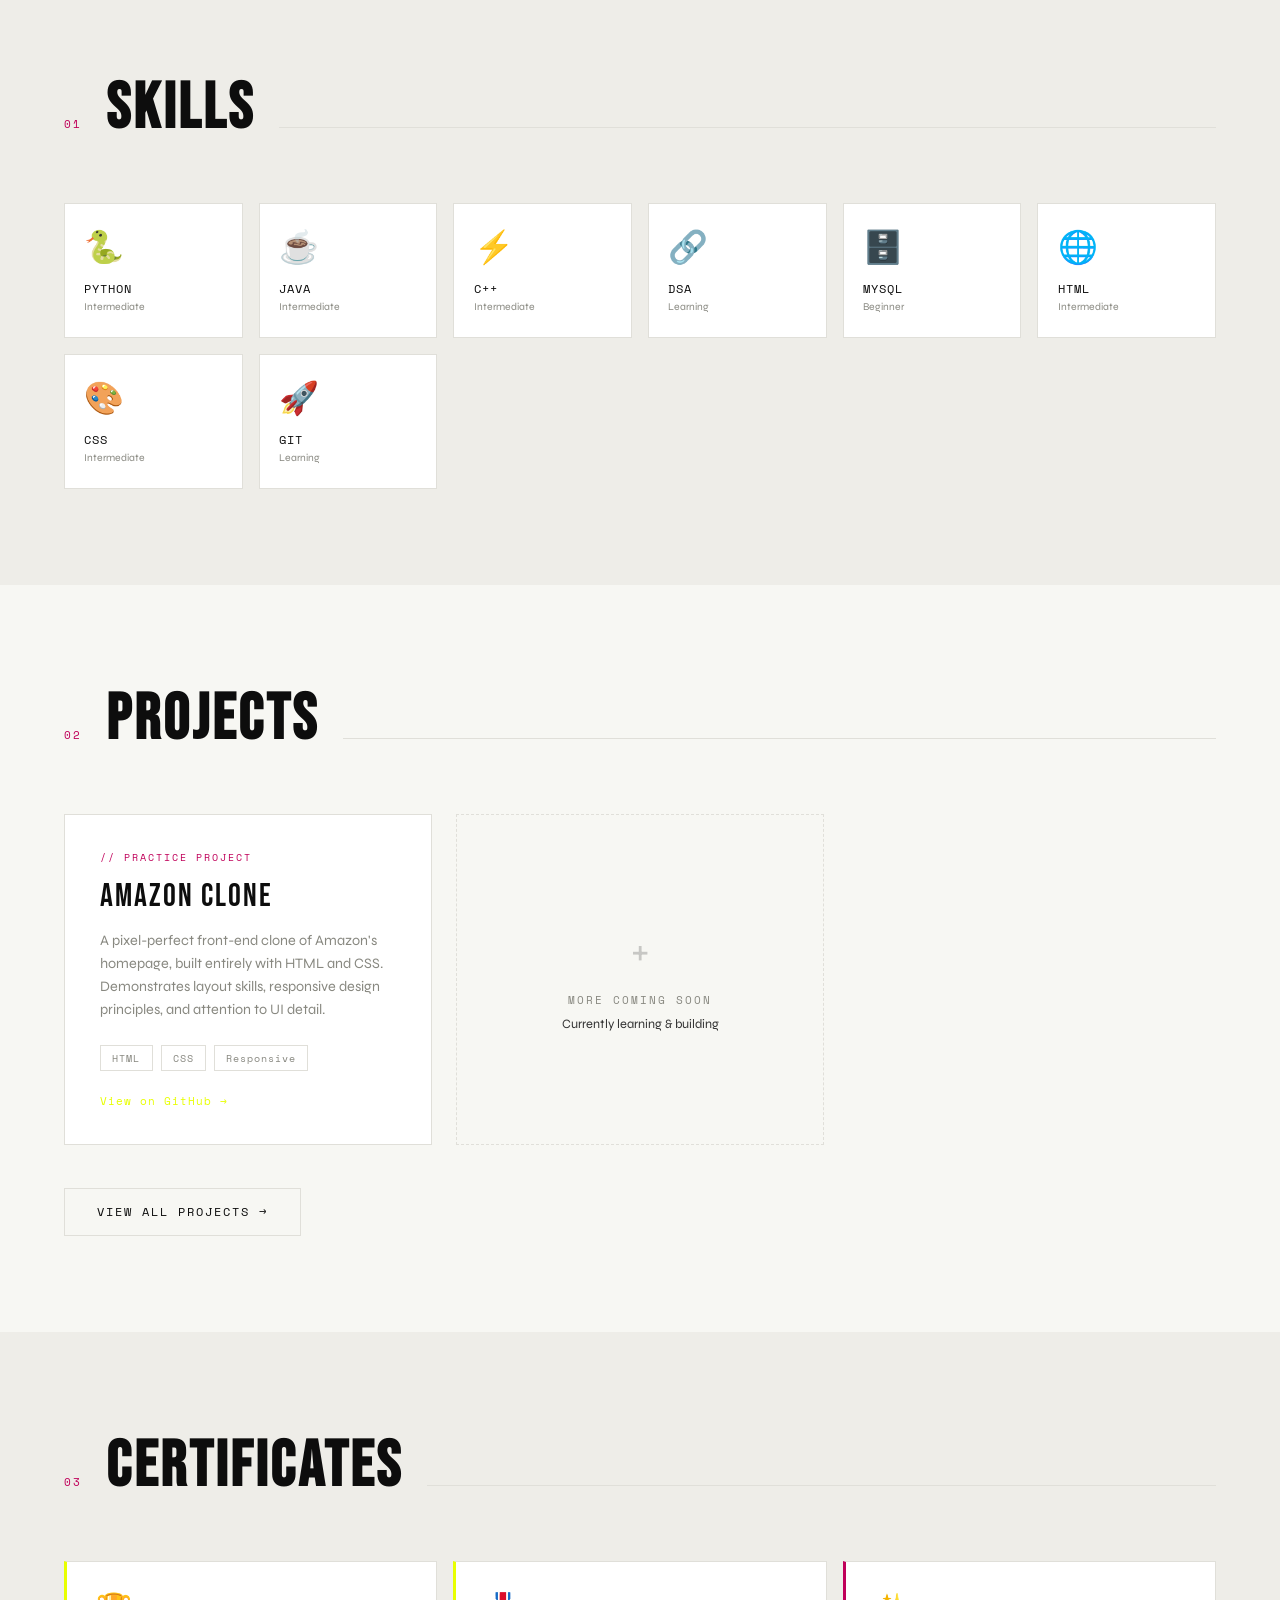
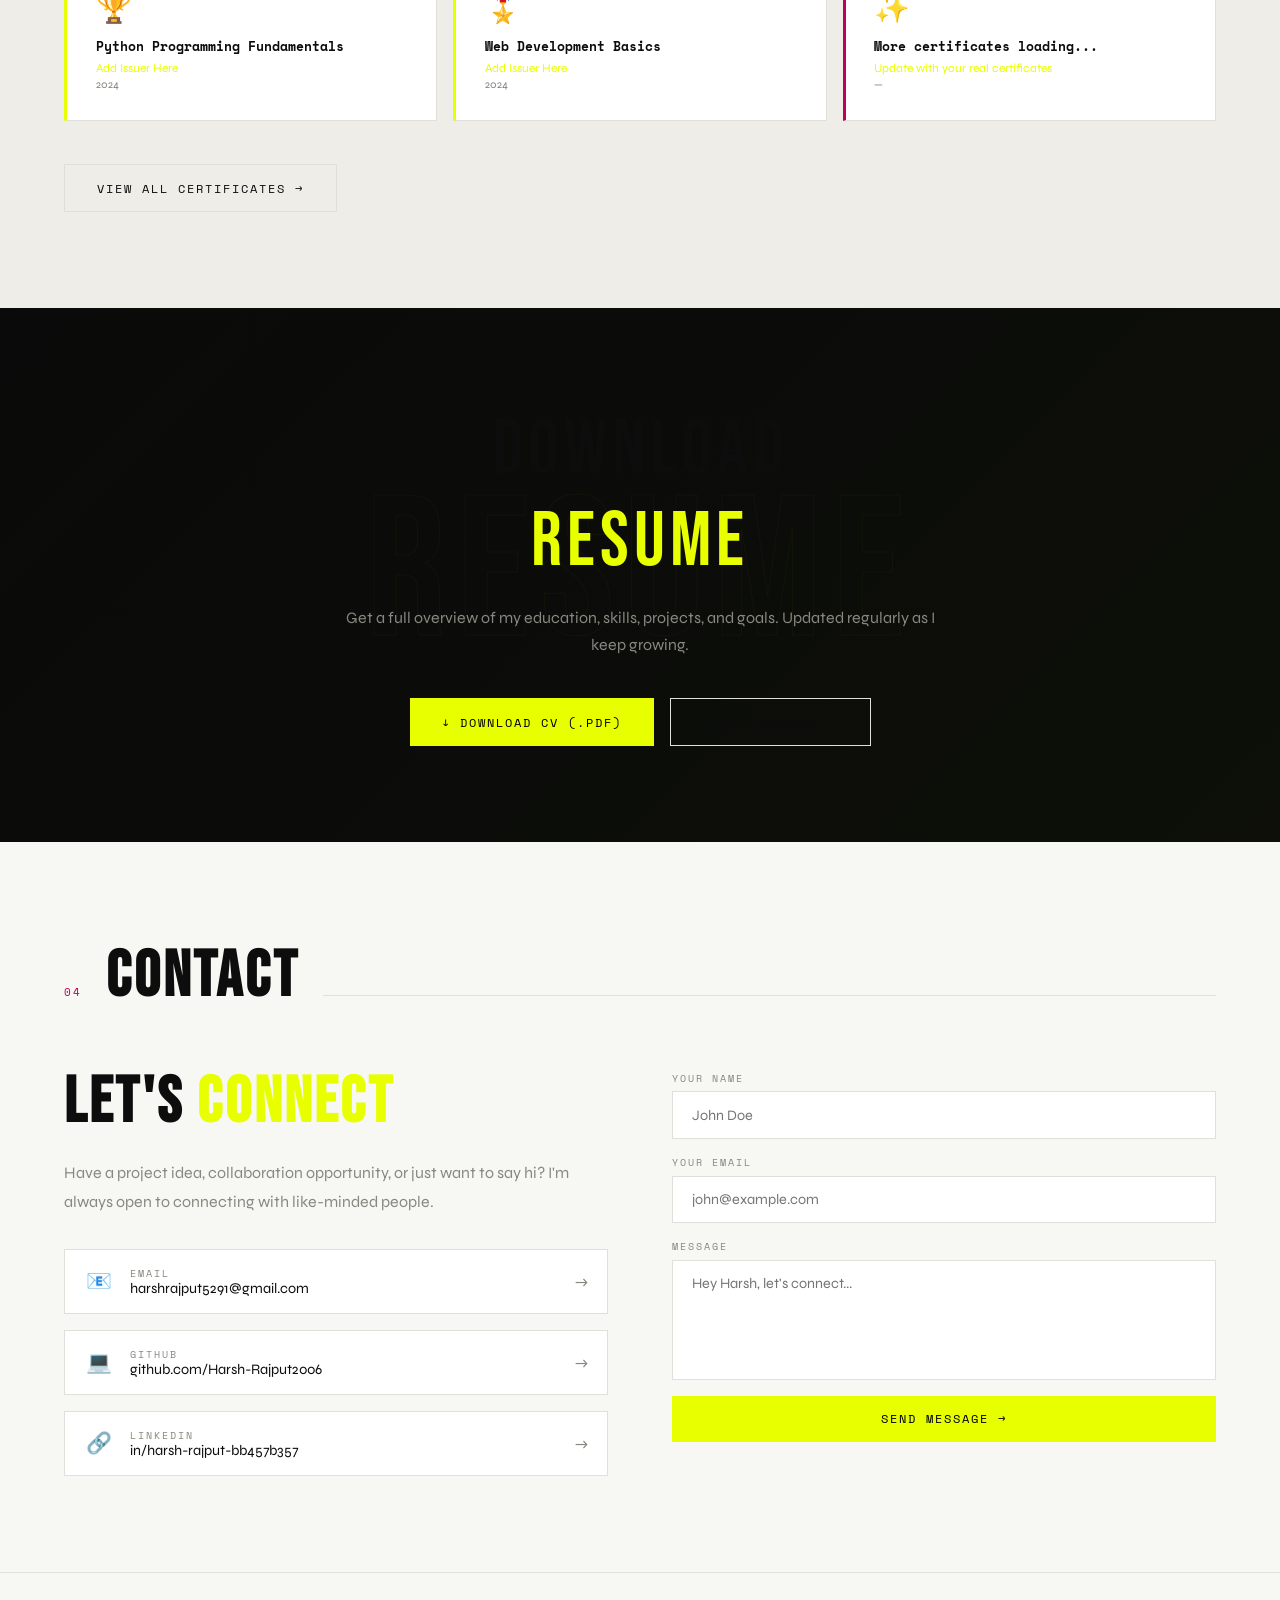
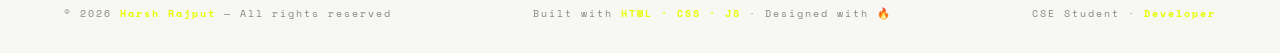
==== commit 93396963: "fix: lite mode default, working dark/light theme toggle" ====
--- a/index.html
+++ b/index.html
@@ -1,5 +1,5 @@
 <!DOCTYPE html>
-<html lang="en">
+<html lang="en" data-theme="Light">
 <head>
   <meta charset="UTF-8"/>
   <meta name="viewport" content="width=device-width, initial-scale=1.0"/>
@@ -12,17 +12,32 @@
   <div class="cursor-follower" id="cursorFollower"></div>
 
   <!-- NAV -->
-  <nav id="nav">
-    <a class="nav-logo" href="index.html">HR</a>
-    <ul class="nav-links">
-      <li><a href="#about">About</a></li>
-      <li><a href="#skills">Skills</a></li>
-      <li><a href="projects.html">Projects</a></li>
-      <li><a href="certificates.html">Certificates</a></li>
-      <li><a href="#resume">Resume</a></li>
-      <li><a href="#contact">Contact</a></li>
-    </ul>
-  </nav>
+  <nav id="nav" role="navigation" aria-label="Main navigation">
+  <a class="nav-logo" href="index.html" aria-label="Home">HR</a>
+  <ul class="nav-links" role="list">
+    <li><a href="index.html#about" class="active">Home</a></li>
+    <li><a href="index.html#skills">Skills</a></li>
+    <li><a href="projects.html">Projects</a></li>
+    <li><a href="certificates.html">Certificates</a></li>
+    <li><a href="index.html#resume">Resume</a></li>
+    <li><a href="index.html#contact">Contact</a></li>
+  </ul>
+  <div class="nav-right">
+    <span class="toggle-mode-label" id="toggleModeLabel">Lite</span>
+    <button
+      class="theme-toggle"
+      id="themeToggle"
+      aria-label="Switch to dark mode"
+      aria-pressed="false"
+      role="switch"
+      title="Toggle dark / light mode"
+    >
+      <div class="theme-toggle-thumb" id="toggleThumb">
+        <span id="toggleIcon" aria-hidden="true">☀️</span>
+      </div>
+    </button>
+  </div>
+</nav>
 
   <!-- HERO -->
   <section id="hero">
@@ -43,16 +58,21 @@
     </div>
   </section>
 
-  <div class="ticker-wrap" aria-hidden="true">
-  <div class="ticker">
-    <span>HARSH RAJPUT</span><span>·</span>
+  <!-- ADD after hero </section> -->
+<div class="ticker-wrap" aria-hidden="true">
+  <div class="ticker-track">
+    <span class="hi">HARSH RAJPUT</span><span>·</span>
     <span>CSE STUDENT</span><span>·</span>
-    <span>DEVELOPER</span><span>·</span>
+    <span class="hi">DEVELOPER</span><span>·</span>
     <span>PROBLEM SOLVER</span><span>·</span>
-    <span>OPEN TO WORK</span><span>·</span>
-    <span>HARSH RAJPUT</span><span>·</span>
+    <span class="hi">OPEN TO WORK</span><span>·</span>
+    <span>CLEAN CODE</span><span>·</span>
+    <span class="hi">HARSH RAJPUT</span><span>·</span>
     <span>CSE STUDENT</span><span>·</span>
-    <span>DEVELOPER</span><span>·</span>
+    <span class="hi">DEVELOPER</span><span>·</span>
+    <span>PROBLEM SOLVER</span><span>·</span>
+    <span class="hi">OPEN TO WORK</span><span>·</span>
+    <span>CLEAN CODE</span><span>·</span>
   </div>
 </div>
 
--- a/style.css
+++ b/style.css
@@ -3,22 +3,44 @@
    style.css
    ============================================ */
 
-@import url('https://fonts.googleapis.com/css2?family=Bebas+Neue&family=Space+Mono:wght@400;700&family=DM+Sans:wght@300;400;500&display=swap');
 @import url('https://fonts.googleapis.com/css2?family=Bebas+Neue&family=Syne:wght@400;700;800&family=Space+Mono:wght@400;700&display=swap');
 /* ---------- ROOT VARIABLES ---------- */
 :root {
-  --bg: #080808;
-  --surface: #0f0f0f;
-  --card: #111111;
-  --border: #1e1e1e;
-  --accent: #c8ff00;
-  --accent2: #ff3cac;
-  --accent3: #00eaff;
-  --text: #e8e8e8;
-  --muted: #555;
+  --bg:        #f7f7f3;
+  --surface:   #eeede8;
+  --card:      #ffffff;
+  --border:    #e0dfd9;
+  --accent:    #e8ff00;
+  --accent-hl: #5a8a00;
+  --accent2:   #c0005a;
+  --text:      #0d0d0d;
+  --muted:     #888880;
+  --shadow:    rgba(0,0,0,0.08);
+  --glow:      rgba(90,138,0,0.1);
+  --nav-bg:    rgba(247,247,243,0.92);
+
   --font-display: 'Bebas Neue', sans-serif;
-  --font-mono: 'Space Mono', monospace;
-  --font-body: 'Syne', sans-serif;
+  --font-mono:    'Space Mono', monospace;
+  --font-body:    'Syne', sans-serif;
+
+  color-scheme: light;
+}
+
+[data-theme="dark"] {
+  --bg:        #080808;
+  --surface:   #0f0f0f;
+  --card:      #111111;
+  --border:    #1e1e1e;
+  --accent:    #e8ff00;
+  --accent-hl: #e8ff00;
+  --accent2:   #ff3cac;
+  --text:      #e8e8e8;
+  --muted:     #555555;
+  --shadow:    rgba(0,0,0,0.6);
+  --glow:      rgba(232,255,0,0.12);
+  --nav-bg:    rgba(8,8,8,0.92);
+
+  color-scheme: dark;
 }
 
 /* ---------- RESET ---------- */
@@ -27,6 +49,7 @@
 body {
   background: var(--bg);
   color: var(--text);
+  transition: background 0.35s ease, color 0.35s ease;
   font-family: var(--font-body);
   overflow-x: hidden;
   cursor: none;
@@ -66,10 +89,10 @@
   z-index: 1000;
   display: flex; justify-content: space-between; align-items: center;
   padding: 1.4rem 4rem;
-  background: rgba(8,8,8,0.85);
+  background: var(--nav-bg);
   backdrop-filter: blur(20px);
   border-bottom: 1px solid var(--border);
-  transition: padding 0.3s ease;
+  transition: background 0.35s ease, border-color 0.35s ease;
 }
 nav.scrolled { padding: 1rem 4rem; }
 .nav-logo {
@@ -126,7 +149,6 @@
   -webkit-background-clip: text;
   -webkit-text-fill-color: transparent;
   background-clip: text;
-}
   line-height: 0.9; letter-spacing: 4px;
   color: var(--text);
   opacity: 0; animation: fadeUp 0.8s 0.4s forwards;
@@ -432,4 +454,43 @@
 @keyframes ticker {
   from { transform: translateX(0); }
   to   { transform: translateX(-50%); }
+}
+
+
+/* THEME TOGGLE BUTTON */
+.theme-toggle {
+  width: 52px; height: 28px;
+  background: var(--border);
+  border: 1px solid var(--border);
+  border-radius: 14px;
+  cursor: none; position: relative;
+  transition: background 0.35s, border-color 0.35s;
+  outline: none; flex-shrink: 0;
+}
+.theme-toggle:focus-visible {
+  outline: 2px solid var(--accent);
+  outline-offset: 3px;
+}
+.theme-toggle-thumb {
+  position: absolute;
+  top: 3px; left: 3px;
+  width: 20px; height: 20px;
+  background: var(--accent);
+  border-radius: 50%;
+  transition: transform 0.35s cubic-bezier(0.34, 1.56, 0.64, 1);
+  display: flex; align-items: center;
+  justify-content: center;
+  font-size: 11px; line-height: 1;
+}
+[data-theme="dark"] .theme-toggle-thumb {
+  transform: translateX(24px);
+}
+.toggle-mode-label {
+  font-family: var(--font-mono);
+  font-size: 0.55rem; letter-spacing: 1px;
+  text-transform: uppercase;
+  color: var(--muted); white-space: nowrap;
+}
+.nav-right {
+  display: flex; align-items: center; gap: 0.8rem;
 }
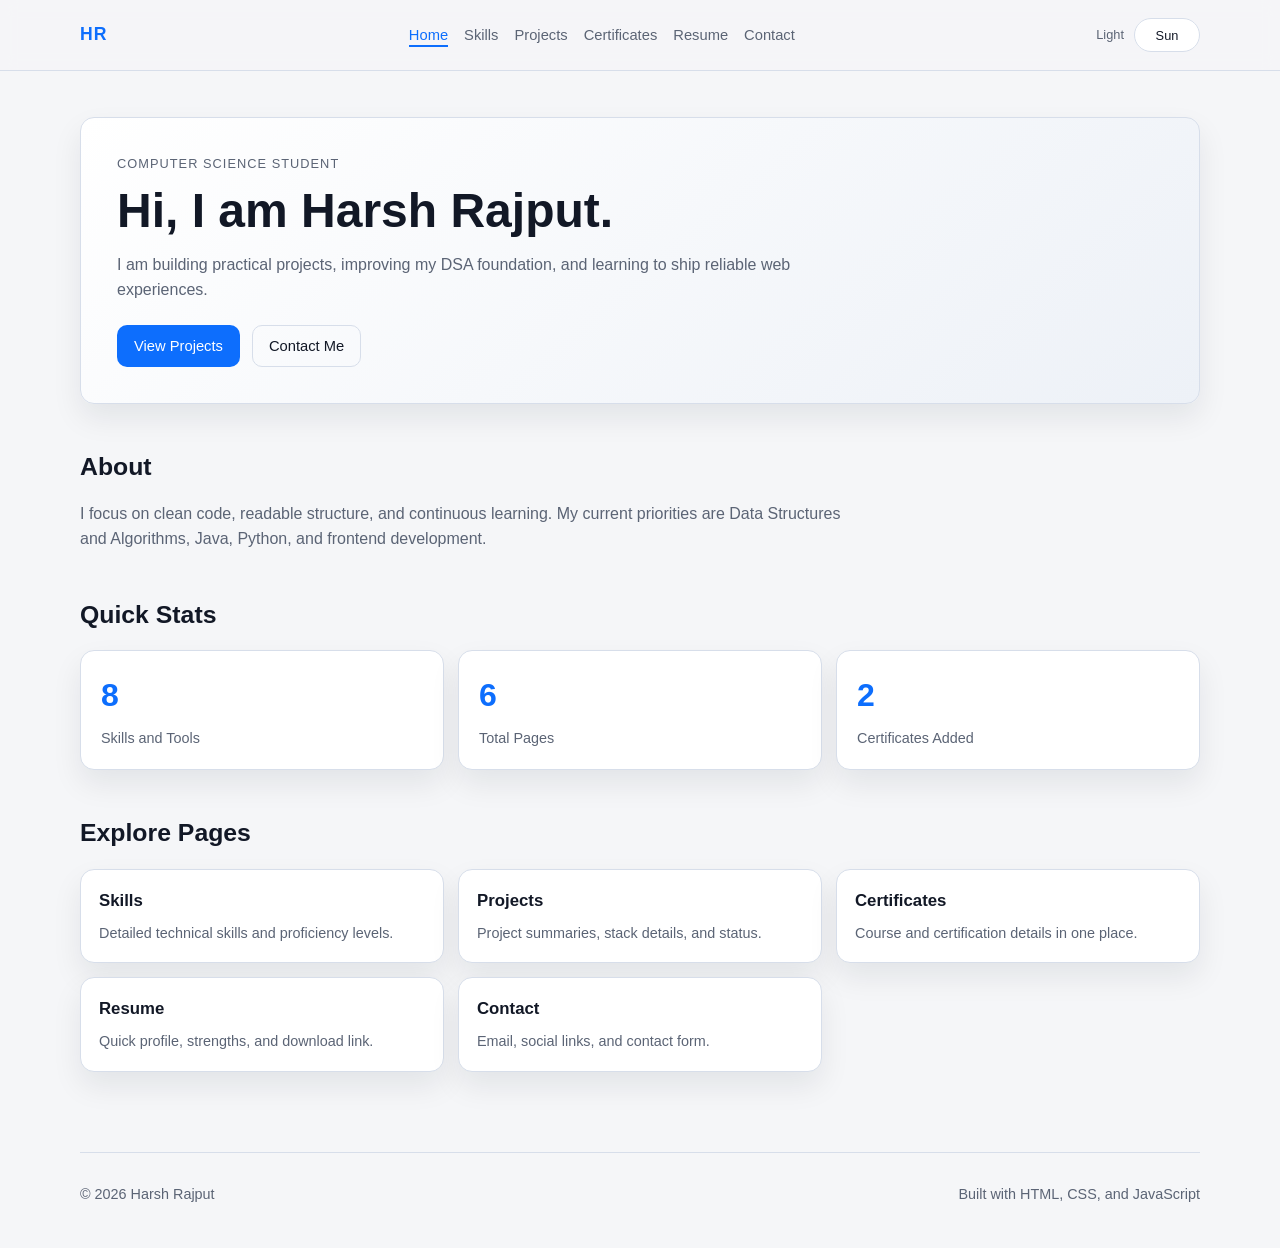
==== commit c1c6234c: "Changed the websites style" ====
--- a/index.html
+++ b/index.html
@@ -1,264 +1,110 @@
 <!DOCTYPE html>
-<html lang="en" data-theme="Light">
+<html lang="en" data-theme="light">
 <head>
-  <meta charset="UTF-8"/>
-  <meta name="viewport" content="width=device-width, initial-scale=1.0"/>
-  <title>Harsh Rajput — Portfolio</title>
-  <link rel="stylesheet" href="style.css"/>
+  <meta charset="UTF-8">
+  <meta name="viewport" content="width=device-width, initial-scale=1.0">
+  <title>Harsh Rajput | Portfolio</title>
+  <link rel="stylesheet" href="css/base.css">
+  <link rel="stylesheet" href="css/home.css">
 </head>
-<body>
+<body data-page="home">
+  <header class="site-header" id="siteHeader">
+    <nav class="nav" aria-label="Main navigation">
+      <a class="logo" href="index.html">HR</a>
+      <ul class="nav-links">
+        <li><a href="index.html" data-nav="home">Home</a></li>
+        <li><a href="pages/skills.html" data-nav="skills">Skills</a></li>
+        <li><a href="pages/projects.html" data-nav="projects">Projects</a></li>
+        <li><a href="pages/certificates.html" data-nav="certificates">Certificates</a></li>
+        <li><a href="pages/resume.html" data-nav="resume">Resume</a></li>
+        <li><a href="pages/contact.html" data-nav="contact">Contact</a></li>
+      </ul>
+      <div class="nav-actions">
+        <span class="theme-label" id="themeLabel">Light</span>
+        <button class="theme-toggle" id="themeToggle" type="button" aria-label="Toggle dark mode" aria-pressed="false">
+          <span id="themeIcon">Sun</span>
+        </button>
+      </div>
+    </nav>
+  </header>
 
-  <div class="cursor" id="cursor"></div>
-  <div class="cursor-follower" id="cursorFollower"></div>
+  <main>
+    <section class="hero">
+      <p class="eyebrow">Computer Science Student</p>
+      <h1>Hi, I am Harsh Rajput.</h1>
+      <p class="hero-copy">
+        I am building practical projects, improving my DSA foundation, and learning to ship reliable web experiences.
+      </p>
+      <div class="hero-actions">
+        <a class="btn btn-primary" href="pages/projects.html">View Projects</a>
+        <a class="btn btn-outline" href="pages/contact.html">Contact Me</a>
+      </div>
+    </section>
 
-  <!-- NAV -->
-  <nav id="nav" role="navigation" aria-label="Main navigation">
-  <a class="nav-logo" href="index.html" aria-label="Home">HR</a>
-  <ul class="nav-links" role="list">
-    <li><a href="index.html#about" class="active">Home</a></li>
-    <li><a href="index.html#skills">Skills</a></li>
-    <li><a href="projects.html">Projects</a></li>
-    <li><a href="certificates.html">Certificates</a></li>
-    <li><a href="index.html#resume">Resume</a></li>
-    <li><a href="index.html#contact">Contact</a></li>
-  </ul>
-  <div class="nav-right">
-    <span class="toggle-mode-label" id="toggleModeLabel">Lite</span>
-    <button
-      class="theme-toggle"
-      id="themeToggle"
-      aria-label="Switch to dark mode"
-      aria-pressed="false"
-      role="switch"
-      title="Toggle dark / light mode"
-    >
-      <div class="theme-toggle-thumb" id="toggleThumb">
-        <span id="toggleIcon" aria-hidden="true">☀️</span>
+    <section class="section reveal">
+      <div class="section-head">
+        <h2>About</h2>
       </div>
-    </button>
-  </div>
-</nav>
+      <p class="section-copy">
+        I focus on clean code, readable structure, and continuous learning. My current priorities are Data Structures and Algorithms, Java, Python, and frontend development.
+      </p>
+    </section>
 
-  <!-- HERO -->
-  <section id="hero">
-    <div class="hero-bg-text">HARSH</div>
-    <div class="hero-tag">// CSE Student · Developer in the making</div>
-    <h1 class="hero-name">
-      <span class="glitch">HARSH</span><br>
-      <span class="accent">RAJPUT</span>
-    </h1>
-    <p class="hero-sub">Aspiring developer focused on clean code, efficiency, and impactful solutions. Building the future one commit at a time.</p>
-    <div class="hero-actions">
-      <a href="projects.html" class="btn btn-primary">View Work ↓</a>
-      <a href="#contact" class="btn btn-outline">Get In Touch</a>
-    </div>
-    <div class="hero-scroll">
-      <div class="scroll-line"></div>
-      <span>Scroll</span>
-    </div>
-  </section>
+    <section class="section reveal">
+      <div class="section-head">
+        <h2>Quick Stats</h2>
+      </div>
+      <div class="stats-grid">
+        <article class="stat-card">
+          <p class="stat-number" data-count="8">0</p>
+          <p class="stat-label">Skills and Tools</p>
+        </article>
+        <article class="stat-card">
+          <p class="stat-number" data-count="6">0</p>
+          <p class="stat-label">Total Pages</p>
+        </article>
+        <article class="stat-card">
+          <p class="stat-number" data-count="2">0</p>
+          <p class="stat-label">Certificates Added</p>
+        </article>
+      </div>
+    </section>
 
-  <!-- ADD after hero </section> -->
-<div class="ticker-wrap" aria-hidden="true">
-  <div class="ticker-track">
-    <span class="hi">HARSH RAJPUT</span><span>·</span>
-    <span>CSE STUDENT</span><span>·</span>
-    <span class="hi">DEVELOPER</span><span>·</span>
-    <span>PROBLEM SOLVER</span><span>·</span>
-    <span class="hi">OPEN TO WORK</span><span>·</span>
-    <span>CLEAN CODE</span><span>·</span>
-    <span class="hi">HARSH RAJPUT</span><span>·</span>
-    <span>CSE STUDENT</span><span>·</span>
-    <span class="hi">DEVELOPER</span><span>·</span>
-    <span>PROBLEM SOLVER</span><span>·</span>
-    <span class="hi">OPEN TO WORK</span><span>·</span>
-    <span>CLEAN CODE</span><span>·</span>
-  </div>
-</div>
+    <section class="section reveal">
+      <div class="section-head">
+        <h2>Explore Pages</h2>
+      </div>
+      <div class="link-grid">
+        <a class="page-link-card" href="pages/skills.html">
+          <h3>Skills</h3>
+          <p>Detailed technical skills and proficiency levels.</p>
+        </a>
+        <a class="page-link-card" href="pages/projects.html">
+          <h3>Projects</h3>
+          <p>Project summaries, stack details, and status.</p>
+        </a>
+        <a class="page-link-card" href="pages/certificates.html">
+          <h3>Certificates</h3>
+          <p>Course and certification details in one place.</p>
+        </a>
+        <a class="page-link-card" href="pages/resume.html">
+          <h3>Resume</h3>
+          <p>Quick profile, strengths, and download link.</p>
+        </a>
+        <a class="page-link-card" href="pages/contact.html">
+          <h3>Contact</h3>
+          <p>Email, social links, and contact form.</p>
+        </a>
+      </div>
+    </section>
+  </main>
 
-  <!-- STATS BAR -->
-  <div class="stats-bar">
-    <div class="stat-item">
-      <div class="stat-number">6+</div>
-      <div class="stat-label">Languages & Tools</div>
-    </div>
-    <div class="stat-item">
-      <div class="stat-number">1+</div>
-      <div class="stat-label">Projects Built</div>
-    </div>
-    <div class="stat-item">
-      <div class="stat-number">∞</div>
-      <div class="stat-label">Curiosity Level</div>
-    </div>
-    <div class="stat-item">
-      <div class="stat-number">100%</div>
-      <div class="stat-label">Dedication</div>
-    </div>
-  </div>
-
-  <!-- ABOUT -->
-  <section id="about">
-    <div class="section-header">
-      <span class="section-number">00</span>
-      <h2 class="section-title">About Me</h2>
-      <div class="section-line"></div>
-    </div>
-    <p style="color:var(--muted);line-height:1.9;font-size:1rem;max-width:700px;margin-bottom:1.2rem;">
-      Hey! I'm <span style="color:var(--accent);font-weight:500;">Harsh Rajput</span>, a Computer Science & Engineering student with a passion for building things that matter. I believe in writing clean, efficient code and constantly pushing my limits.
-    </p>
-    <p style="color:var(--muted);line-height:1.9;font-size:1rem;max-width:700px;">
-      Currently focused on mastering <span style="color:var(--accent);font-weight:500;">Data Structures & Algorithms</span>, expanding my web development skills, and working on projects that solve real problems.
-    </p>
-  </section>
-
-  <!-- SKILLS -->
-  <section id="skills" class="bg-surface">
-    <div class="section-header">
-      <span class="section-number">01</span>
-      <h2 class="section-title">Skills</h2>
-      <div class="section-line"></div>
-    </div>
-    <div class="skills-grid">
-      <div class="skill-card"><div class="skill-icon">🐍</div><div class="skill-name">Python</div><div class="skill-level">Intermediate</div></div>
-      <div class="skill-card"><div class="skill-icon">☕</div><div class="skill-name">Java</div><div class="skill-level">Intermediate</div></div>
-      <div class="skill-card"><div class="skill-icon">⚡</div><div class="skill-name">C++</div><div class="skill-level">Intermediate</div></div>
-      <div class="skill-card"><div class="skill-icon">🔗</div><div class="skill-name">DSA</div><div class="skill-level">Learning</div></div>
-      <div class="skill-card"><div class="skill-icon">🗄️</div><div class="skill-name">MySQL</div><div class="skill-level">Beginner</div></div>
-      <div class="skill-card"><div class="skill-icon">🌐</div><div class="skill-name">HTML</div><div class="skill-level">Intermediate</div></div>
-      <div class="skill-card"><div class="skill-icon">🎨</div><div class="skill-name">CSS</div><div class="skill-level">Intermediate</div></div>
-      <div class="skill-card"><div class="skill-icon">🚀</div><div class="skill-name">Git</div><div class="skill-level">Learning</div></div>
-    </div>
-  </section>
-
-  <!-- PROJECTS PREVIEW -->
-  <section id="projects">
-    <div class="section-header">
-      <span class="section-number">02</span>
-      <h2 class="section-title">Projects</h2>
-      <div class="section-line"></div>
-    </div>
-    <div class="projects-grid">
-      <div class="project-card">
-        <div class="project-tag">// Practice Project</div>
-        <div class="project-title">Amazon Clone</div>
-        <p class="project-desc">A pixel-perfect front-end clone of Amazon's homepage, built entirely with HTML and CSS. Demonstrates layout skills, responsive design principles, and attention to UI detail.</p>
-        <div class="project-tags">
-          <span class="tag">HTML</span>
-          <span class="tag">CSS</span>
-          <span class="tag">Responsive</span>
-        </div>
-        <a href="https://github.com/Harsh-Rajput2006" target="_blank" class="project-link">View on GitHub →</a>
-      </div>
-      <div class="project-card project-card--empty">
-        <div class="empty-icon">+</div>
-        <div class="empty-label">More Coming Soon</div>
-        <div class="empty-sub">Currently learning & building</div>
-      </div>
-    </div>
-    <br>
-    <a href="projects.html" class="btn btn-outline" style="margin-top:1.5rem;">View All Projects →</a>
-  </section>
-
-  <!-- CERTIFICATES PREVIEW -->
-  <section id="certificates" class="bg-surface">
-    <div class="section-header">
-      <span class="section-number">03</span>
-      <h2 class="section-title">Certificates</h2>
-      <div class="section-line"></div>
-    </div>
-    <div class="certs-grid">
-      <div class="cert-card">
-        <div class="cert-icon">🏆</div>
-        <div class="cert-title">Python Programming Fundamentals</div>
-        <div class="cert-issuer">Add Issuer Here</div>
-        <div class="cert-year">2024</div>
-      </div>
-      <div class="cert-card">
-        <div class="cert-icon">🎖️</div>
-        <div class="cert-title">Web Development Basics</div>
-        <div class="cert-issuer">Add Issuer Here</div>
-        <div class="cert-year">2024</div>
-      </div>
-      <div class="cert-card cert-card--placeholder">
-        <div class="cert-icon">✨</div>
-        <div class="cert-title">More certificates loading...</div>
-        <div class="cert-issuer">Update with your real certificates</div>
-        <div class="cert-year">—</div>
-      </div>
-    </div>
-    <br>
-    <a href="certificates.html" class="btn btn-outline" style="margin-top:1.5rem;">View All Certificates →</a>
-  </section>
-
-  <!-- RESUME -->
-  <section id="resume" class="resume-section">
-    <div class="resume-bg-text">RESUME</div>
-    <div class="resume-inner">
-      <div class="resume-title">DOWNLOAD<br><span>RESUME</span></div>
-      <p class="resume-sub">Get a full overview of my education, skills, projects, and goals. Updated regularly as I keep growing.</p>
-      <div class="resume-btns">
-        <a href="your-cv.pdf" class="btn btn-primary" download>↓ Download CV (.pdf)</a>
-        <a href="https://www.linkedin.com/in/harsh-rajput-bb457b357/" target="_blank" class="btn btn-outline">View LinkedIn ↗</a>
-      </div>
-    </div>
-  </section>
-
-  <!-- CONTACT -->
-  <section id="contact">
-    <div class="section-header">
-      <span class="section-number">04</span>
-      <h2 class="section-title">Contact</h2>
-      <div class="section-line"></div>
-    </div>
-    <div class="contact-grid">
-      <div>
-        <h2 class="contact-heading">LET'S <span>CONNECT</span></h2>
-        <p class="contact-sub">Have a project idea, collaboration opportunity, or just want to say hi? I'm always open to connecting with like-minded people.</p>
-        <div class="contact-links">
-          <a href="mailto:harshrajput5291@gmail.com" class="contact-link">
-            <div class="cl-icon">📧</div>
-            <div class="cl-info"><div class="cl-label">Email</div><div class="cl-val">harshrajput5291@gmail.com</div></div>
-            <div class="cl-arrow">→</div>
-          </a>
-          <a href="https://github.com/Harsh-Rajput2006" target="_blank" class="contact-link">
-            <div class="cl-icon">💻</div>
-            <div class="cl-info"><div class="cl-label">GitHub</div><div class="cl-val">github.com/Harsh-Rajput2006</div></div>
-            <div class="cl-arrow">→</div>
-          </a>
-          <a href="https://www.linkedin.com/in/harsh-rajput-bb457b357/" target="_blank" class="contact-link">
-            <div class="cl-icon">🔗</div>
-            <div class="cl-info"><div class="cl-label">LinkedIn</div><div class="cl-val">in/harsh-rajput-bb457b357</div></div>
-            <div class="cl-arrow">→</div>
-          </a>
-        </div>
-      </div>
-      <div>
-        <form class="contact-form" id="contactForm">
-          <div class="form-group">
-            <label class="form-label">Your Name</label>
-            <input class="form-input" type="text" placeholder="John Doe" required/>
-          </div>
-          <div class="form-group">
-            <label class="form-label">Your Email</label>
-            <input class="form-input" type="email" placeholder="john@example.com" required/>
-          </div>
-          <div class="form-group">
-            <label class="form-label">Message</label>
-            <textarea class="form-textarea" placeholder="Hey Harsh, let's connect..."></textarea>
-          </div>
-          <button type="submit" class="btn btn-primary btn-full">Send Message →</button>
-        </form>
-      </div>
-    </div>
-  </section>
-
-  <!-- FOOTER -->
-  <footer>
-    <span>© 2026 <b>Harsh Rajput</b> — All rights reserved</span>
-    <span>Built with <b>HTML · CSS · JS</b> · Designed with 🔥</span>
-    <span>CSE Student · <b>Developer</b></span>
+  <footer class="site-footer">
+    <p>&copy; <span id="year"></span> Harsh Rajput</p>
+    <p>Built with HTML, CSS, and JavaScript</p>
   </footer>
 
-  <script src="script.js"></script>
+  <script src="js/common.js"></script>
+  <script src="js/home.js"></script>
 </body>
 </html>
--- a/css/base.css
+++ b/css/base.css
@@ -0,0 +1,262 @@
+:root {
+  --bg: #f5f6f8;
+  --surface: #ffffff;
+  --surface-soft: #edf1f7;
+  --text: #121826;
+  --muted: #5b6475;
+  --line: #d7deea;
+  --brand: #0d6efd;
+  --brand-strong: #0a58ca;
+  --radius: 14px;
+  --shadow: 0 14px 30px rgba(16, 24, 40, 0.08);
+}
+
+[data-theme="dark"] {
+  --bg: #0b1220;
+  --surface: #111a2a;
+  --surface-soft: #192338;
+  --text: #e5ebf5;
+  --muted: #9babc3;
+  --line: #2a3752;
+  --brand: #6ea8fe;
+  --brand-strong: #8bb8ff;
+  --shadow: 0 14px 30px rgba(0, 0, 0, 0.35);
+}
+
+* {
+  box-sizing: border-box;
+}
+
+html {
+  scroll-behavior: smooth;
+}
+
+body {
+  margin: 0;
+  background: var(--bg);
+  color: var(--text);
+  font-family: "Segoe UI", "Trebuchet MS", Arial, sans-serif;
+  line-height: 1.55;
+  transition: background 0.25s ease, color 0.25s ease;
+}
+
+a {
+  color: inherit;
+  text-decoration: none;
+}
+
+main {
+  width: min(1120px, 92%);
+  margin: 0 auto;
+  padding: 36px 0 56px;
+}
+
+.site-header {
+  position: sticky;
+  top: 0;
+  z-index: 100;
+  background: color-mix(in oklab, var(--bg) 90%, transparent);
+  border-bottom: 1px solid var(--line);
+  backdrop-filter: blur(8px);
+}
+
+.site-header.scrolled {
+  box-shadow: 0 8px 18px rgba(16, 24, 40, 0.08);
+}
+
+.nav {
+  width: min(1120px, 92%);
+  margin: 0 auto;
+  min-height: 70px;
+  display: flex;
+  align-items: center;
+  justify-content: space-between;
+  gap: 22px;
+}
+
+.logo {
+  font-weight: 800;
+  letter-spacing: 1px;
+  color: var(--brand);
+  font-size: 1.1rem;
+}
+
+.nav-links {
+  display: flex;
+  flex-wrap: wrap;
+  gap: 16px;
+  list-style: none;
+  margin: 0;
+  padding: 0;
+}
+
+.nav-links a {
+  font-size: 0.92rem;
+  color: var(--muted);
+  border-bottom: 2px solid transparent;
+  padding-bottom: 2px;
+  transition: color 0.2s ease, border-color 0.2s ease;
+}
+
+.nav-links a:hover,
+.nav-links a.active {
+  color: var(--brand);
+  border-bottom-color: var(--brand);
+}
+
+.nav-actions {
+  display: flex;
+  align-items: center;
+  gap: 10px;
+}
+
+.theme-label {
+  font-size: 0.8rem;
+  color: var(--muted);
+}
+
+.theme-toggle {
+  border: 1px solid var(--line);
+  background: var(--surface);
+  color: var(--text);
+  border-radius: 999px;
+  min-width: 66px;
+  min-height: 34px;
+  padding: 0 12px;
+  font-size: 0.8rem;
+  cursor: pointer;
+}
+
+.section {
+  margin-top: 44px;
+}
+
+.section-head {
+  margin-bottom: 16px;
+}
+
+.section-head h2 {
+  margin: 0;
+  font-size: 1.55rem;
+}
+
+.section-copy {
+  margin: 0;
+  color: var(--muted);
+  max-width: 780px;
+}
+
+.page-hero {
+  margin-top: 10px;
+  background: linear-gradient(150deg, var(--surface), var(--surface-soft));
+  border: 1px solid var(--line);
+  border-radius: var(--radius);
+  padding: 30px;
+  box-shadow: var(--shadow);
+}
+
+.page-hero p {
+  margin: 0;
+  color: var(--muted);
+  text-transform: uppercase;
+  letter-spacing: 0.08em;
+  font-size: 0.8rem;
+}
+
+.page-hero h1 {
+  margin: 10px 0 0;
+  font-size: clamp(1.8rem, 4vw, 2.5rem);
+}
+
+.btn {
+  display: inline-flex;
+  align-items: center;
+  justify-content: center;
+  min-height: 42px;
+  border-radius: 10px;
+  border: 1px solid transparent;
+  padding: 0 16px;
+  font-size: 0.92rem;
+  cursor: pointer;
+}
+
+.btn-primary {
+  background: var(--brand);
+  color: #fff;
+}
+
+.btn-primary:hover {
+  background: var(--brand-strong);
+}
+
+.btn-outline {
+  background: transparent;
+  border-color: var(--line);
+}
+
+.btn-outline:hover {
+  border-color: var(--brand);
+  color: var(--brand);
+}
+
+.card {
+  background: var(--surface);
+  border: 1px solid var(--line);
+  border-radius: var(--radius);
+  box-shadow: var(--shadow);
+}
+
+.site-footer {
+  width: min(1120px, 92%);
+  margin: 24px auto 28px;
+  border-top: 1px solid var(--line);
+  padding-top: 16px;
+  color: var(--muted);
+  display: flex;
+  justify-content: space-between;
+  gap: 14px;
+  flex-wrap: wrap;
+  font-size: 0.9rem;
+}
+
+.reveal {
+  opacity: 0;
+  transform: translateY(14px);
+  transition: opacity 0.45s ease, transform 0.45s ease;
+}
+
+.reveal.visible {
+  opacity: 1;
+  transform: translateY(0);
+}
+
+@media (max-width: 900px) {
+  .nav {
+    padding: 10px 0;
+  }
+
+  .nav-links {
+    gap: 12px;
+  }
+
+  .nav-links a {
+    font-size: 0.85rem;
+  }
+}
+
+@media (max-width: 680px) {
+  .nav {
+    flex-direction: column;
+    align-items: flex-start;
+    gap: 12px;
+  }
+
+  .nav-actions {
+    width: 100%;
+    justify-content: flex-end;
+  }
+
+  .site-footer {
+    flex-direction: column;
+  }
+}
--- a/css/home.css
+++ b/css/home.css
@@ -0,0 +1,113 @@
+.hero {
+  background: linear-gradient(140deg, var(--surface), var(--surface-soft));
+  border: 1px solid var(--line);
+  border-radius: var(--radius);
+  padding: 36px;
+  box-shadow: var(--shadow);
+  margin-top: 10px;
+}
+
+.eyebrow {
+  margin: 0;
+  color: var(--muted);
+  text-transform: uppercase;
+  letter-spacing: 0.08em;
+  font-size: 0.8rem;
+}
+
+.hero h1 {
+  margin: 8px 0 14px;
+  font-size: clamp(1.9rem, 5vw, 3rem);
+  line-height: 1.2;
+}
+
+.hero-copy {
+  margin: 0;
+  max-width: 720px;
+  color: var(--muted);
+}
+
+.hero-actions {
+  margin-top: 22px;
+  display: flex;
+  gap: 12px;
+  flex-wrap: wrap;
+}
+
+.stats-grid {
+  display: grid;
+  grid-template-columns: repeat(3, minmax(0, 1fr));
+  gap: 14px;
+}
+
+.stat-card {
+  background: var(--surface);
+  border: 1px solid var(--line);
+  border-radius: var(--radius);
+  padding: 20px;
+  box-shadow: var(--shadow);
+}
+
+.stat-number {
+  margin: 0;
+  font-size: 2rem;
+  font-weight: 800;
+  color: var(--brand);
+}
+
+.stat-label {
+  margin: 6px 0 0;
+  color: var(--muted);
+  font-size: 0.9rem;
+}
+
+.link-grid {
+  display: grid;
+  grid-template-columns: repeat(3, minmax(0, 1fr));
+  gap: 14px;
+}
+
+.page-link-card {
+  background: var(--surface);
+  border: 1px solid var(--line);
+  border-radius: var(--radius);
+  padding: 18px;
+  box-shadow: var(--shadow);
+  transition: border-color 0.2s ease, transform 0.2s ease;
+}
+
+.page-link-card:hover {
+  border-color: var(--brand);
+  transform: translateY(-2px);
+}
+
+.page-link-card h3 {
+  margin: 0;
+  font-size: 1.05rem;
+}
+
+.page-link-card p {
+  margin: 8px 0 0;
+  color: var(--muted);
+  font-size: 0.9rem;
+}
+
+@media (max-width: 900px) {
+  .stats-grid {
+    grid-template-columns: 1fr;
+  }
+
+  .link-grid {
+    grid-template-columns: repeat(2, minmax(0, 1fr));
+  }
+}
+
+@media (max-width: 640px) {
+  .hero {
+    padding: 24px;
+  }
+
+  .link-grid {
+    grid-template-columns: 1fr;
+  }
+}
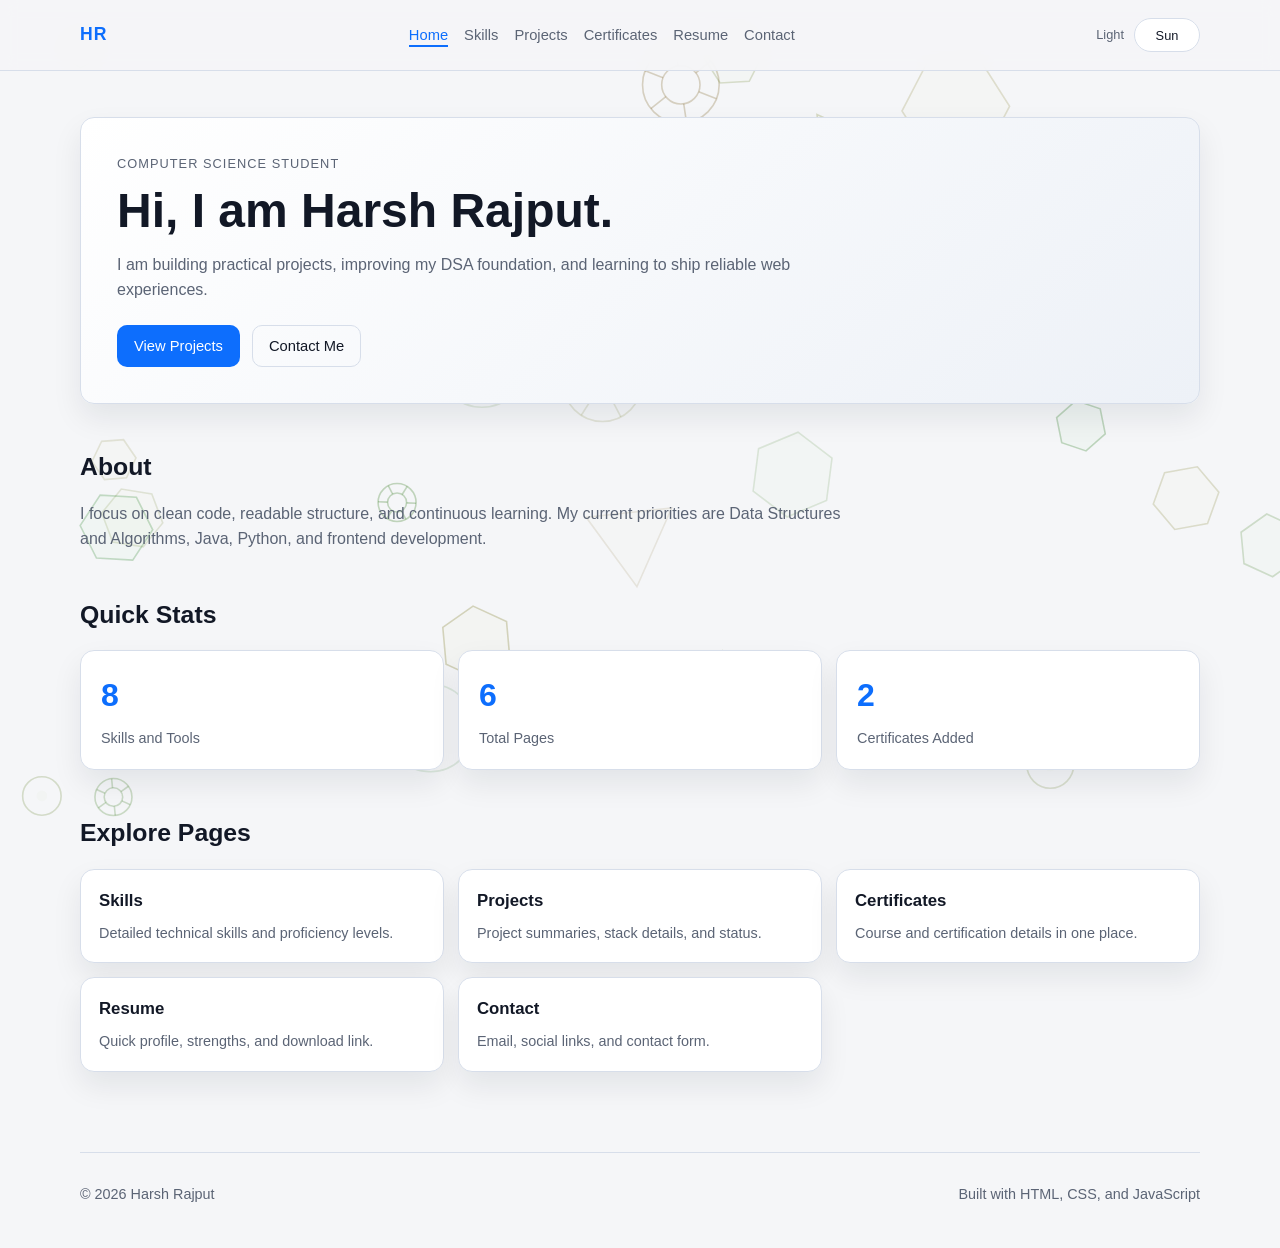
==== commit d4323a05: "feat: void & stars dark mode, sacred geometry light mode backgrounds" ====
--- a/index.html
+++ b/index.html
@@ -8,6 +8,7 @@
   <link rel="stylesheet" href="css/home.css">
 </head>
 <body data-page="home">
+  <canvas id="bg-canvas" aria-hidden="true"></canvas>
   <header class="site-header" id="siteHeader">
     <nav class="nav" aria-label="Main navigation">
       <a class="logo" href="index.html">HR</a>
--- a/css/base.css
+++ b/css/base.css
@@ -12,15 +12,15 @@
 }
 
 [data-theme="dark"] {
-  --bg: #0b1220;
-  --surface: #111a2a;
-  --surface-soft: #192338;
+  --bg: #020008;
+  --surface: #08050f;
+  --surface-soft: #0e0a1a;
   --text: #e5ebf5;
-  --muted: #9babc3;
-  --line: #2a3752;
-  --brand: #6ea8fe;
-  --brand-strong: #8bb8ff;
-  --shadow: 0 14px 30px rgba(0, 0, 0, 0.35);
+  --muted: #7a8aaa;
+  --line: #1a1530;
+  --brand: #a78bfa;
+  --brand-strong: #c4b5fd;
+  --shadow: 0 14px 30px rgba(0, 0, 0, 0.6);
 }
 
 * {
@@ -260,3 +260,39 @@
     flex-direction: column;
   }
 }
+
+/* ── BACKGROUND CANVAS ── */
+#bg-canvas {
+  position: fixed;
+  top: 0; left: 0;
+  width: 100%; height: 100%;
+  z-index: 0;
+  pointer-events: none;
+}
+
+/* Keep all content above canvas */
+.site-header, main, .site-footer {
+  position: relative;
+  z-index: 1;
+}
+
+/* Dark mode card hover glow */
+[data-theme="dark"] .card:hover {
+  border-color: rgba(167, 139, 250, 0.35);
+  box-shadow: 0 0 30px rgba(100, 60, 200, 0.15);
+}
+
+/* Dark mode hero glow */
+[data-theme="dark"] .hero {
+  border-color: rgba(167, 139, 250, 0.2);
+  box-shadow: 0 14px 40px rgba(0,0,0,0.5),
+              0 0 80px rgba(80,40,160,0.08);
+}
+
+/* Dark mode hero title gradient */
+[data-theme="dark"] .hero h1 {
+  background: linear-gradient(135deg, #e5ebf5 40%, #a78bfa);
+  -webkit-background-clip: text;
+  -webkit-text-fill-color: transparent;
+  background-clip: text;
+}
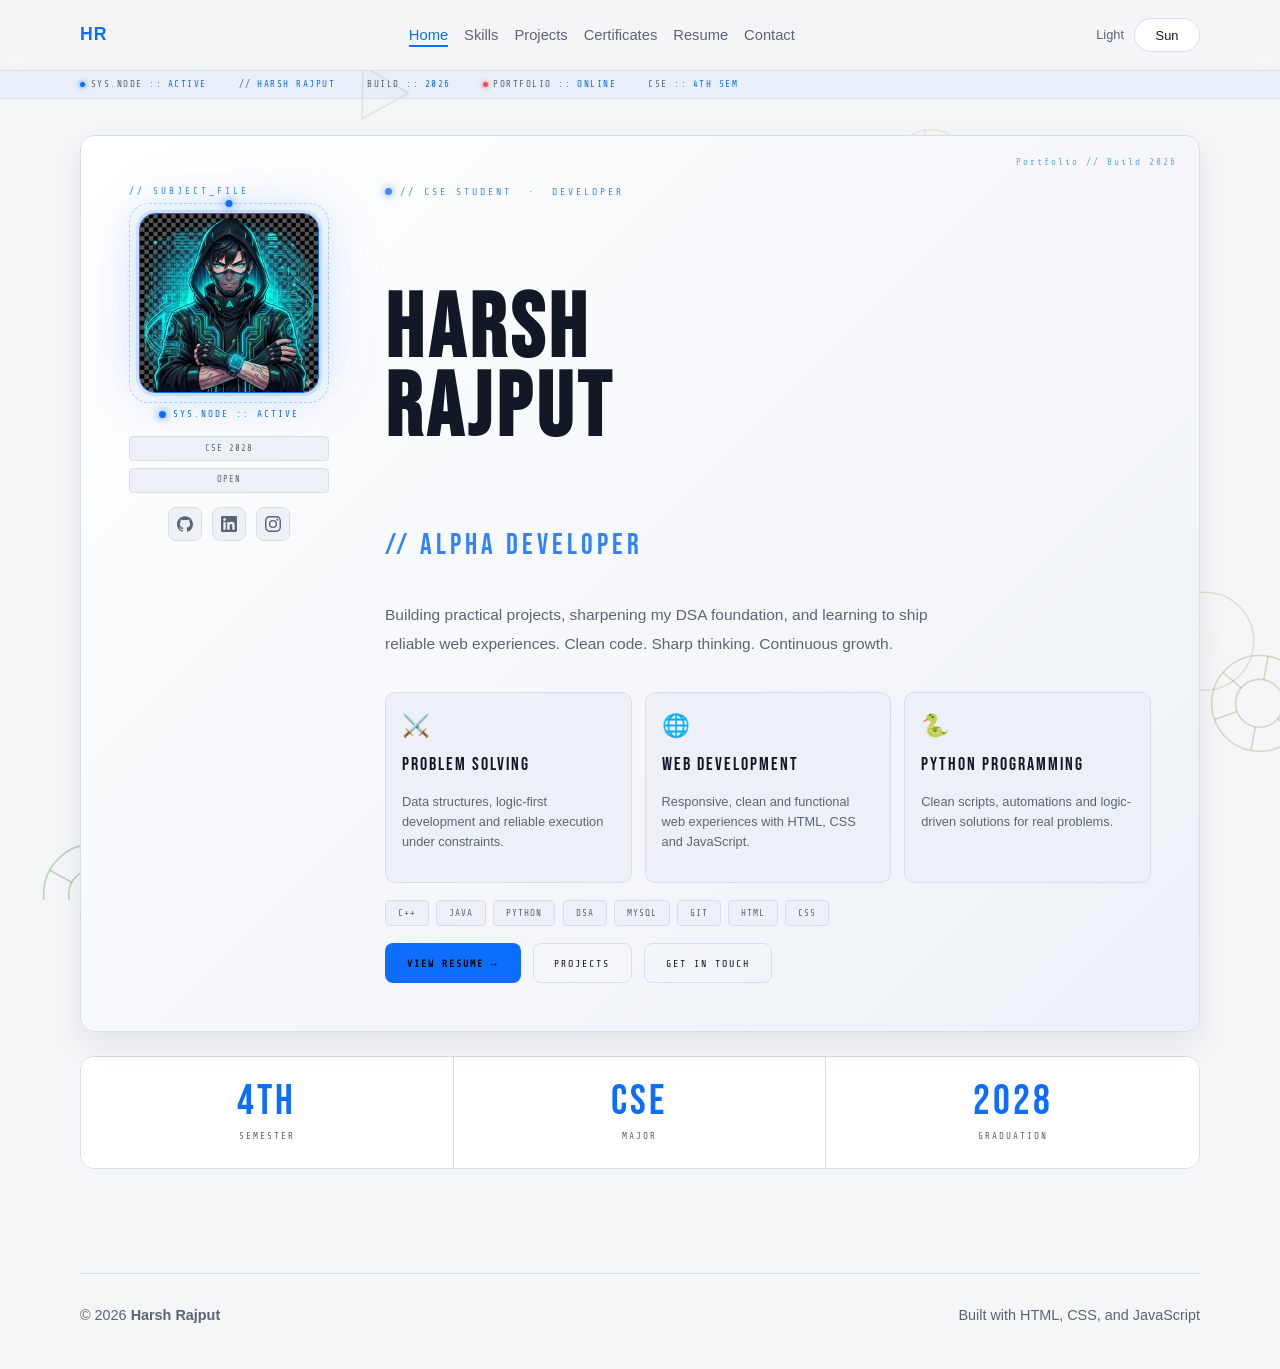
==== commit 7fb72cdf: "feat: complete homepage redesign — terminal aesthetic, avatar, social icons, animated bg" ====
--- a/index.html
+++ b/index.html
@@ -4,11 +4,15 @@
   <meta charset="UTF-8">
   <meta name="viewport" content="width=device-width, initial-scale=1.0">
   <title>Harsh Rajput | Portfolio</title>
+  <link rel="preconnect" href="https://fonts.googleapis.com">
+  <link href="https://fonts.googleapis.com/css2?family=Share+Tech+Mono&family=Bebas+Neue&family=Syne:wght@400;600;700;800&display=swap" rel="stylesheet">
   <link rel="stylesheet" href="css/base.css">
   <link rel="stylesheet" href="css/home.css">
 </head>
 <body data-page="home">
+
   <canvas id="bg-canvas" aria-hidden="true"></canvas>
+
   <header class="site-header" id="siteHeader">
     <nav class="nav" aria-label="Main navigation">
       <a class="logo" href="index.html">HR</a>
@@ -23,85 +27,113 @@
       <div class="nav-actions">
         <span class="theme-label" id="themeLabel">Light</span>
         <button class="theme-toggle" id="themeToggle" type="button" aria-label="Toggle dark mode" aria-pressed="false">
-          <span id="themeIcon">Sun</span>
+          <span id="themeIcon">☀️</span>
         </button>
       </div>
     </nav>
   </header>
 
+  <!-- terminal status bar -->
+  <div class="sysbar">
+    <div class="sysbar-inner">
+      <div class="si"><div class="si-dot"></div><span>SYS.NODE ::</span><span class="si-val">ACTIVE</span></div>
+      <div class="si"><span>//</span><span class="si-val">HARSH RAJPUT</span></div>
+      <div class="si"><span>BUILD ::</span><span class="si-val">2026</span></div>
+      <div class="si"><div class="si-dot r"></div><span>PORTFOLIO ::</span><span class="si-val">ONLINE</span></div>
+      <div class="si"><span>CSE ::</span><span class="si-val">4TH SEM</span></div>
+    </div>
+  </div>
+
   <main>
+
     <section class="hero">
-      <p class="eyebrow">Computer Science Student</p>
-      <h1>Hi, I am Harsh Rajput.</h1>
-      <p class="hero-copy">
-        I am building practical projects, improving my DSA foundation, and learning to ship reliable web experiences.
-      </p>
-      <div class="hero-actions">
-        <a class="btn btn-primary" href="pages/projects.html">View Projects</a>
-        <a class="btn btn-outline" href="pages/contact.html">Contact Me</a>
+      <span class="hero-tag">Portfolio // Build 2026</span>
+
+      <!-- avatar column -->
+      <div class="hero-avatar-col">
+        <span class="subject-label">// SUBJECT_FILE</span>
+        <div class="avatar-frame">
+          <div class="orbit"><div class="orbit-dot"></div></div>
+          <img class="avatar-img" src="assets/profile.png" alt="Harsh Rajput"/>
+        </div>
+        <div class="sys-node">
+          <div class="online-dot"></div>SYS.NODE :: ACTIVE
+        </div>
+        <div class="avatar-tags">
+          <span class="a-tag">CSE 2028</span>
+          <span class="a-tag">Open</span>
+        </div>
+        <!-- social icons -->
+        <div class="social-icons">
+          <a class="soc" href="https://github.com/Harsh-Rajput2006" target="_blank" rel="noreferrer" title="GitHub">
+            <svg viewBox="0 0 24 24"><path d="M12 .297c-6.63 0-12 5.373-12 12 0 5.303 3.438 9.8 8.205 11.385.6.113.82-.258.82-.577 0-.285-.01-1.04-.015-2.04-3.338.724-4.042-1.61-4.042-1.61C4.422 18.07 3.633 17.7 3.633 17.7c-1.087-.744.084-.729.084-.729 1.205.084 1.838 1.236 1.838 1.236 1.07 1.835 2.809 1.305 3.495.998.108-.776.417-1.305.76-1.605-2.665-.3-5.466-1.332-5.466-5.93 0-1.31.465-2.38 1.235-3.22-.135-.303-.54-1.523.105-3.176 0 0 1.005-.322 3.3 1.23.96-.267 1.98-.399 3-.405 1.02.006 2.04.138 3 .405 2.28-1.552 3.285-1.23 3.285-1.23.645 1.653.24 2.873.12 3.176.765.84 1.23 1.91 1.23 3.22 0 4.61-2.805 5.625-5.475 5.92.42.36.81 1.096.81 2.22 0 1.606-.015 2.896-.015 3.286 0 .315.21.69.825.57C20.565 22.092 24 17.592 24 12.297c0-6.627-5.373-12-12-12"/></svg>
+          </a>
+          <a class="soc" href="https://www.linkedin.com/in/harsh-rajput-bb457b357/" target="_blank" rel="noreferrer" title="LinkedIn">
+            <svg viewBox="0 0 24 24"><path d="M20.447 20.452h-3.554v-5.569c0-1.328-.027-3.037-1.852-3.037-1.853 0-2.136 1.445-2.136 2.939v5.667H9.351V9h3.414v1.561h.046c.477-.9 1.637-1.85 3.37-1.85 3.601 0 4.267 2.37 4.267 5.455v6.286zM5.337 7.433a2.062 2.062 0 01-2.063-2.065 2.064 2.064 0 112.063 2.065zm1.782 13.019H3.555V9h3.564v11.452zM22.225 0H1.771C.792 0 0 .774 0 1.729v20.542C0 23.227.792 24 1.771 24h20.451C23.2 24 24 23.227 24 22.271V1.729C24 .774 23.2 0 22.222 0h.003z"/></svg>
+          </a>
+          <a class="soc" href="https://instagram.com/harshrajput.dev" target="_blank" rel="noreferrer" title="Instagram">
+            <svg viewBox="0 0 24 24"><path d="M12 2.163c3.204 0 3.584.012 4.85.07 3.252.148 4.771 1.691 4.919 4.919.058 1.265.069 1.645.069 4.849 0 3.205-.012 3.584-.069 4.849-.149 3.225-1.664 4.771-4.919 4.919-1.266.058-1.644.07-4.85.07-3.204 0-3.584-.012-4.849-.07-3.26-.149-4.771-1.699-4.919-4.92-.058-1.265-.07-1.644-.07-4.849 0-3.204.013-3.583.07-4.849.149-3.227 1.664-4.771 4.919-4.919 1.266-.057 1.645-.069 4.849-.069zM12 0C8.741 0 8.333.014 7.053.072 2.695.272.273 2.69.073 7.052.014 8.333 0 8.741 0 12c0 3.259.014 3.668.072 4.948.2 4.358 2.618 6.78 6.98 6.98C8.333 23.986 8.741 24 12 24c3.259 0 3.668-.014 4.948-.072 4.354-.2 6.782-2.618 6.979-6.98.059-1.28.073-1.689.073-4.948 0-3.259-.014-3.667-.072-4.947-.196-4.354-2.617-6.78-6.979-6.98C15.668.014 15.259 0 12 0zm0 5.838a6.162 6.162 0 100 12.324 6.162 6.162 0 000-12.324zM12 16a4 4 0 110-8 4 4 0 010 8zm6.406-11.845a1.44 1.44 0 100 2.881 1.44 1.44 0 000-2.881z"/></svg>
+          </a>
+        </div>
+      </div>
+
+      <!-- content column -->
+      <div class="hero-content">
+        <div class="hero-eyebrow">
+          <div class="online-dot"></div>// CSE Student &nbsp;·&nbsp; Developer
+        </div>
+        <div>
+          <h1 class="hero-name">HARSH<br>RAJPUT</h1>
+          <div class="hero-role">// ALPHA DEVELOPER</div>
+        </div>
+        <p class="hero-desc">
+          Building practical projects, sharpening my DSA foundation, and learning to ship reliable web experiences. Clean code. Sharp thinking. Continuous growth.
+        </p>
+        <div class="feat-cards">
+          <div class="fc">
+            <span class="fc-icon">⚔️</span>
+            <div class="fc-title">PROBLEM SOLVING</div>
+            <p class="fc-desc">Data structures, logic-first development and reliable execution under constraints.</p>
+          </div>
+          <div class="fc">
+            <span class="fc-icon">🌐</span>
+            <div class="fc-title">WEB DEVELOPMENT</div>
+            <p class="fc-desc">Responsive, clean and functional web experiences with HTML, CSS and JavaScript.</p>
+          </div>
+          <div class="fc">
+            <span class="fc-icon">🐍</span>
+            <div class="fc-title">PYTHON PROGRAMMING</div>
+            <p class="fc-desc">Clean scripts, automations and logic-driven solutions for real problems.</p>
+          </div>
+        </div>
+        <div class="skill-chips">
+          <span class="sc">C++</span>
+          <span class="sc">Java</span>
+          <span class="sc">Python</span>
+          <span class="sc">DSA</span>
+          <span class="sc">MySQL</span>
+          <span class="sc">Git</span>
+          <span class="sc">HTML</span>
+          <span class="sc">CSS</span>
+        </div>
+        <div class="hero-btns">
+          <a class="btn btn-primary" href="pages/resume.html">View Resume →</a>
+          <a class="btn btn-outline" href="pages/projects.html">Projects</a>
+          <a class="btn btn-outline" href="pages/contact.html">Get in Touch</a>
+        </div>
       </div>
     </section>
 
-    <section class="section reveal">
-      <div class="section-head">
-        <h2>About</h2>
-      </div>
-      <p class="section-copy">
-        I focus on clean code, readable structure, and continuous learning. My current priorities are Data Structures and Algorithms, Java, Python, and frontend development.
-      </p>
-    </section>
+    <div class="stats-row">
+      <div class="sb"><div class="sb-val">4th</div><div class="sb-lbl">Semester</div></div>
+      <div class="sb"><div class="sb-val">CSE</div><div class="sb-lbl">Major</div></div>
+      <div class="sb"><div class="sb-val">2028</div><div class="sb-lbl">Graduation</div></div>
+    </div>
 
-    <section class="section reveal">
-      <div class="section-head">
-        <h2>Quick Stats</h2>
-      </div>
-      <div class="stats-grid">
-        <article class="stat-card">
-          <p class="stat-number" data-count="8">0</p>
-          <p class="stat-label">Skills and Tools</p>
-        </article>
-        <article class="stat-card">
-          <p class="stat-number" data-count="6">0</p>
-          <p class="stat-label">Total Pages</p>
-        </article>
-        <article class="stat-card">
-          <p class="stat-number" data-count="2">0</p>
-          <p class="stat-label">Certificates Added</p>
-        </article>
-      </div>
-    </section>
-
-    <section class="section reveal">
-      <div class="section-head">
-        <h2>Explore Pages</h2>
-      </div>
-      <div class="link-grid">
-        <a class="page-link-card" href="pages/skills.html">
-          <h3>Skills</h3>
-          <p>Detailed technical skills and proficiency levels.</p>
-        </a>
-        <a class="page-link-card" href="pages/projects.html">
-          <h3>Projects</h3>
-          <p>Project summaries, stack details, and status.</p>
-        </a>
-        <a class="page-link-card" href="pages/certificates.html">
-          <h3>Certificates</h3>
-          <p>Course and certification details in one place.</p>
-        </a>
-        <a class="page-link-card" href="pages/resume.html">
-          <h3>Resume</h3>
-          <p>Quick profile, strengths, and download link.</p>
-        </a>
-        <a class="page-link-card" href="pages/contact.html">
-          <h3>Contact</h3>
-          <p>Email, social links, and contact form.</p>
-        </a>
-      </div>
-    </section>
   </main>
 
   <footer class="site-footer">
-    <p>&copy; <span id="year"></span> Harsh Rajput</p>
+    <p>© <span id="year"></span> <strong>Harsh Rajput</strong></p>
     <p>Built with HTML, CSS, and JavaScript</p>
   </footer>
 
--- a/css/base.css
+++ b/css/base.css
@@ -18,8 +18,8 @@
   --text: #e5ebf5;
   --muted: #7a8aaa;
   --line: #1a1530;
-  --brand: #a78bfa;
-  --brand-strong: #c4b5fd;
+  --brand: #00ffe0;
+  --brand-strong: #00ccb4;
   --shadow: 0 14px 30px rgba(0, 0, 0, 0.6);
 }
 
@@ -296,3 +296,62 @@
   -webkit-text-fill-color: transparent;
   background-clip: text;
 }
+
+/* ── BACKGROUND CANVAS ── */
+#bg-canvas {
+  position: fixed;
+  top: 0; left: 0;
+  width: 100%; height: 100%;
+  z-index: 0;
+  pointer-events: none;
+}
+
+.site-header, main, .site-footer {
+  position: relative;
+  z-index: 1;
+}
+
+/* ── SYSBAR ── */
+.sysbar {
+  background: color-mix(in oklab, var(--brand) 5%, transparent);
+  border-bottom: 1px solid var(--line);
+  padding: 0.4rem 0;
+  position: relative;
+  z-index: 1;
+  transition: background 0.4s, border-color 0.4s;
+}
+.sysbar-inner {
+  width: min(1120px, 92%);
+  margin: 0 auto;
+  display: flex;
+  gap: 2rem;
+  align-items: center;
+  font-family: 'Share Tech Mono', monospace;
+  font-size: 0.58rem;
+  letter-spacing: 1.5px;
+  color: var(--muted);
+  flex-wrap: wrap;
+}
+.si { display: flex; align-items: center; gap: 0.35rem; }
+.si-dot {
+  width: 5px; height: 5px; border-radius: 50%;
+  background: var(--brand);
+  box-shadow: 0 0 5px var(--brand);
+  animation: siblink 2s infinite;
+}
+.si-dot.r {
+  background: #ff4757;
+  box-shadow: 0 0 5px #ff4757;
+  animation: siblink 3s infinite;
+}
+.si-val { color: var(--brand); }
+@keyframes siblink {
+  0%, 100% { opacity: 1; }
+  50% { opacity: 0.1; }
+}
+
+/* ── DARK MODE CARD GLOW ── */
+[data-theme="dark"] .card:hover {
+  border-color: rgba(0, 255, 224, 0.35);
+  box-shadow: 0 0 30px rgba(0, 255, 224, 0.1);
+}
--- a/css/home.css
+++ b/css/home.css
@@ -1,113 +1,357 @@
+@import url('https://fonts.googleapis.com/css2?family=Share+Tech+Mono&family=Bebas+Neue&family=Syne:wght@400;600;700;800&display=swap');
+
+/* ── HERO LAYOUT ── */
 .hero {
-  background: linear-gradient(140deg, var(--surface), var(--surface-soft));
+  display: grid;
+  grid-template-columns: auto 1fr;
+  gap: 3.5rem;
+  align-items: start;
+  padding: 3rem;
+  background: linear-gradient(135deg, var(--surface), var(--surface-soft));
   border: 1px solid var(--line);
   border-radius: var(--radius);
-  padding: 36px;
   box-shadow: var(--shadow);
-  margin-top: 10px;
-}
-
-.eyebrow {
-  margin: 0;
+  margin-bottom: 1.5rem;
+  position: relative;
+  overflow: hidden;
+  transition: all 0.4s;
+}
+[data-theme="dark"] .hero {
+  background: linear-gradient(135deg, rgba(0,255,224,0.025) 0%, rgba(2,0,8,1) 55%);
+  border-color: rgba(0, 255, 224, 0.12);
+  box-shadow: 0 0 100px rgba(0,255,224,0.04), 0 14px 50px rgba(0,0,0,0.7);
+}
+.hero-tag {
+  position: absolute;
+  top: 1.2rem; right: 1.4rem;
+  font-family: 'Share Tech Mono', monospace;
+  font-size: 0.58rem;
+  letter-spacing: 2px;
+  color: var(--brand);
+  opacity: 0.6;
+}
+
+/* ── AVATAR COLUMN ── */
+.hero-avatar-col {
+  display: flex;
+  flex-direction: column;
+  align-items: center;
+  gap: 0.9rem;
+  width: 200px;
+  flex-shrink: 0;
+}
+.subject-label {
+  font-family: 'Share Tech Mono', monospace;
+  font-size: 0.58rem;
+  letter-spacing: 3px;
+  text-transform: uppercase;
+  color: var(--brand);
+  opacity: 0.8;
+  align-self: flex-start;
+}
+.avatar-frame {
+  position: relative;
+  width: 180px;
+  height: 180px;
+}
+.avatar-img {
+  width: 180px;
+  height: 180px;
+  border-radius: 16px;
+  object-fit: cover;
+  object-position: top center;
+  border: 1.5px solid var(--brand);
+  box-shadow:
+    0 0 0 3px color-mix(in oklab, var(--brand) 12%, transparent),
+    0 0 40px color-mix(in oklab, var(--brand) 18%, transparent),
+    0 0 80px color-mix(in oklab, var(--brand) 8%, transparent);
+  display: block;
+  transition: box-shadow 0.4s;
+  filter: saturate(1.1);
+}
+.orbit {
+  position: absolute;
+  inset: -10px;
+  border-radius: 20px;
+  border: 1px dashed color-mix(in oklab, var(--brand) 28%, transparent);
+  animation: spinOrbit 16s linear infinite;
+}
+.orbit-dot {
+  position: absolute;
+  top: -4px; left: 50%;
+  transform: translateX(-50%);
+  width: 7px; height: 7px;
+  border-radius: 50%;
+  background: var(--brand);
+  box-shadow: 0 0 10px var(--brand);
+}
+@keyframes spinOrbit {
+  from { transform: rotate(0deg); }
+  to   { transform: rotate(360deg); }
+}
+.sys-node {
+  font-family: 'Share Tech Mono', monospace;
+  font-size: 0.58rem;
+  letter-spacing: 2px;
+  text-transform: uppercase;
+  color: var(--brand);
+  display: flex;
+  align-items: center;
+  gap: 0.4rem;
+}
+.online-dot {
+  width: 7px; height: 7px;
+  border-radius: 50%;
+  background: var(--brand);
+  box-shadow: 0 0 8px var(--brand);
+  animation: siblink 2s infinite;
+}
+.avatar-tags {
+  display: flex;
+  flex-direction: column;
+  gap: 0.4rem;
+  width: 100%;
+}
+.a-tag {
+  font-family: 'Share Tech Mono', monospace;
+  font-size: 0.55rem;
+  letter-spacing: 1px;
+  text-transform: uppercase;
+  padding: 0.3rem 0.7rem;
+  border: 1px solid var(--line);
   color: var(--muted);
-  text-transform: uppercase;
-  letter-spacing: 0.08em;
-  font-size: 0.8rem;
-}
-
-.hero h1 {
-  margin: 8px 0 14px;
-  font-size: clamp(1.9rem, 5vw, 3rem);
-  line-height: 1.2;
-}
-
-.hero-copy {
-  margin: 0;
-  max-width: 720px;
+  background: var(--surface-soft);
+  border-radius: 4px;
+  text-align: center;
+  transition: all 0.3s;
+}
+.a-tag:hover { border-color: var(--brand); color: var(--brand); }
+[data-theme="dark"] .a-tag { background: rgba(0,255,224,0.04); }
+
+/* ── SOCIAL ICONS ── */
+.social-icons {
+  display: flex;
+  gap: 0.6rem;
+  justify-content: center;
+}
+.soc {
+  width: 34px; height: 34px;
+  border-radius: 8px;
+  border: 1px solid var(--line);
+  background: var(--surface-soft);
+  display: flex;
+  align-items: center;
+  justify-content: center;
+  transition: all 0.28s;
+  text-decoration: none;
+}
+.soc:hover {
+  border-color: var(--brand);
+  background: color-mix(in oklab, var(--brand) 10%, transparent);
+  transform: translateY(-3px);
+  box-shadow: 0 6px 18px color-mix(in oklab, var(--brand) 22%, transparent);
+}
+[data-theme="dark"] .soc { background: rgba(0,255,224,0.04); }
+.soc svg {
+  width: 16px; height: 16px;
+  fill: var(--muted);
+  transition: fill 0.28s;
+}
+.soc:hover svg { fill: var(--brand); }
+
+/* ── HERO CONTENT COLUMN ── */
+.hero-content {
+  display: flex;
+  flex-direction: column;
+  gap: 1.1rem;
+}
+.hero-eyebrow {
+  font-family: 'Share Tech Mono', monospace;
+  font-size: 0.62rem;
+  letter-spacing: 3px;
+  text-transform: uppercase;
+  color: var(--brand);
+  opacity: 0.8;
+  display: flex;
+  align-items: center;
+  gap: 0.5rem;
+}
+.hero-name {
+  font-family: 'Bebas Neue', sans-serif;
+  font-size: clamp(3.5rem, 7vw, 6.5rem);
+  letter-spacing: 5px;
+  line-height: 0.88;
+  transition: all 0.4s;
+}
+[data-theme="dark"] .hero-name {
+  background: linear-gradient(135deg, #e5ebf5 35%, var(--brand) 100%);
+  -webkit-background-clip: text;
+  -webkit-text-fill-color: transparent;
+  background-clip: text;
+}
+.hero-role {
+  font-family: 'Bebas Neue', sans-serif;
+  font-size: clamp(1.2rem, 2.5vw, 1.8rem);
+  letter-spacing: 4px;
+  color: var(--brand);
+  opacity: 0.85;
+  margin-top: 0.4rem;
+}
+.hero-desc {
+  font-size: 0.97rem;
   color: var(--muted);
-}
-
-.hero-actions {
-  margin-top: 22px;
-  display: flex;
-  gap: 12px;
-  flex-wrap: wrap;
-}
-
-.stats-grid {
+  max-width: 580px;
+  line-height: 1.85;
+}
+
+/* ── FEATURE CARDS ── */
+.feat-cards {
   display: grid;
-  grid-template-columns: repeat(3, minmax(0, 1fr));
-  gap: 14px;
-}
-
-.stat-card {
-  background: var(--surface);
-  border: 1px solid var(--line);
-  border-radius: var(--radius);
-  padding: 20px;
-  box-shadow: var(--shadow);
-}
-
-.stat-number {
-  margin: 0;
-  font-size: 2rem;
-  font-weight: 800;
-  color: var(--brand);
-}
-
-.stat-label {
-  margin: 6px 0 0;
-  color: var(--muted);
-  font-size: 0.9rem;
-}
-
-.link-grid {
-  display: grid;
-  grid-template-columns: repeat(3, minmax(0, 1fr));
-  gap: 14px;
-}
-
-.page-link-card {
-  background: var(--surface);
-  border: 1px solid var(--line);
-  border-radius: var(--radius);
-  padding: 18px;
-  box-shadow: var(--shadow);
-  transition: border-color 0.2s ease, transform 0.2s ease;
-}
-
-.page-link-card:hover {
+  grid-template-columns: repeat(3, 1fr);
+  gap: 0.8rem;
+}
+.fc {
+  background: var(--surface-soft);
+  border: 1px solid var(--line);
+  border-radius: 10px;
+  padding: 1rem;
+  transition: all 0.3s;
+  position: relative;
+  overflow: hidden;
+}
+.fc::before {
+  content: '';
+  position: absolute;
+  top: 0; left: 0; right: 0;
+  height: 1.5px;
+  background: var(--brand);
+  transform: scaleX(0);
+  transform-origin: left;
+  transition: transform 0.3s;
+}
+.fc:hover::before { transform: scaleX(1); }
+.fc:hover {
   border-color: var(--brand);
   transform: translateY(-2px);
 }
-
-.page-link-card h3 {
-  margin: 0;
-  font-size: 1.05rem;
-}
-
-.page-link-card p {
-  margin: 8px 0 0;
+[data-theme="dark"] .fc {
+  background: rgba(0,255,224,0.03);
+  border-color: rgba(0,255,224,0.08);
+}
+[data-theme="dark"] .fc:hover {
+  background: rgba(0,255,224,0.06);
+  border-color: rgba(0,255,224,0.2);
+}
+.fc-icon { font-size: 1.4rem; margin-bottom: 0.5rem; display: block; }
+.fc-title {
+  font-family: 'Bebas Neue', sans-serif;
+  font-size: 1.1rem;
+  letter-spacing: 2px;
+  margin-bottom: 0.35rem;
+}
+.fc-desc { font-size: 0.8rem; color: var(--muted); line-height: 1.6; }
+
+/* ── SKILL CHIPS ── */
+.skill-chips { display: flex; flex-wrap: wrap; gap: 0.45rem; }
+.sc {
+  font-family: 'Share Tech Mono', monospace;
+  font-size: 0.58rem;
+  letter-spacing: 1px;
+  text-transform: uppercase;
+  padding: 0.28rem 0.75rem;
+  border: 1px solid var(--line);
   color: var(--muted);
-  font-size: 0.9rem;
-}
-
-@media (max-width: 900px) {
-  .stats-grid {
-    grid-template-columns: 1fr;
-  }
-
-  .link-grid {
-    grid-template-columns: repeat(2, minmax(0, 1fr));
-  }
-}
-
-@media (max-width: 640px) {
-  .hero {
-    padding: 24px;
-  }
-
-  .link-grid {
-    grid-template-columns: 1fr;
-  }
-}
+  background: var(--surface-soft);
+  border-radius: 4px;
+  transition: all 0.3s;
+}
+.sc:hover { border-color: var(--brand); color: var(--brand); }
+[data-theme="dark"] .sc { background: rgba(0,255,224,0.03); }
+
+/* ── CTA BUTTONS ── */
+.hero-btns { display: flex; gap: 0.75rem; flex-wrap: wrap; }
+.btn {
+  display: inline-flex;
+  align-items: center;
+  justify-content: center;
+  min-height: 40px;
+  border-radius: 8px;
+  border: 1px solid transparent;
+  padding: 0 1.3rem;
+  font-family: 'Share Tech Mono', monospace;
+  font-size: 0.62rem;
+  letter-spacing: 2px;
+  text-transform: uppercase;
+  cursor: pointer;
+  transition: all 0.25s;
+}
+.btn-primary {
+  background: var(--brand);
+  color: #000 !important;
+  font-weight: 700;
+}
+.btn-primary:hover {
+  opacity: 0.85;
+  transform: translateY(-2px);
+  box-shadow: 0 8px 24px color-mix(in oklab, var(--brand) 30%, transparent);
+}
+.btn-outline {
+  background: transparent;
+  border-color: var(--line);
+  color: var(--text);
+}
+.btn-outline:hover {
+  border-color: var(--brand);
+  color: var(--brand);
+  transform: translateY(-2px);
+}
+
+/* ── STATS ROW ── */
+.stats-row {
+  display: grid;
+  grid-template-columns: repeat(3, 1fr);
+  border: 1px solid var(--line);
+  border-radius: var(--radius);
+  overflow: hidden;
+  margin-bottom: 1.5rem;
+  transition: border-color 0.4s;
+}
+.sb {
+  padding: 1.5rem;
+  text-align: center;
+  background: var(--surface);
+  border-right: 1px solid var(--line);
+  transition: background 0.4s, border-color 0.4s;
+}
+.sb:last-child { border-right: none; }
+.sb:hover { background: var(--surface-soft); }
+[data-theme="dark"] .sb:hover { background: rgba(0,255,224,0.04); }
+.sb-val {
+  font-family: 'Bebas Neue', sans-serif;
+  font-size: 2.6rem;
+  color: var(--brand);
+  letter-spacing: 3px;
+  line-height: 1;
+}
+.sb-lbl {
+  font-family: 'Share Tech Mono', monospace;
+  font-size: 0.58rem;
+  letter-spacing: 2px;
+  text-transform: uppercase;
+  color: var(--muted);
+  margin-top: 0.4rem;
+}
+
+/* ── RESPONSIVE ── */
+@media (max-width: 860px) {
+  .hero { grid-template-columns: 1fr; gap: 2rem; }
+  .hero-avatar-col { width: 100%; flex-direction: row; gap: 1.5rem; align-items: center; }
+  .feat-cards { grid-template-columns: 1fr 1fr; }
+  .stats-row { grid-template-columns: 1fr; }
+  .sb { border-right: none; border-bottom: 1px solid var(--line); }
+}
+@media (max-width: 580px) {
+  .hero { padding: 1.5rem; }
+  .feat-cards { grid-template-columns: 1fr; }
+  .hero-name { font-size: 3rem; }
+}
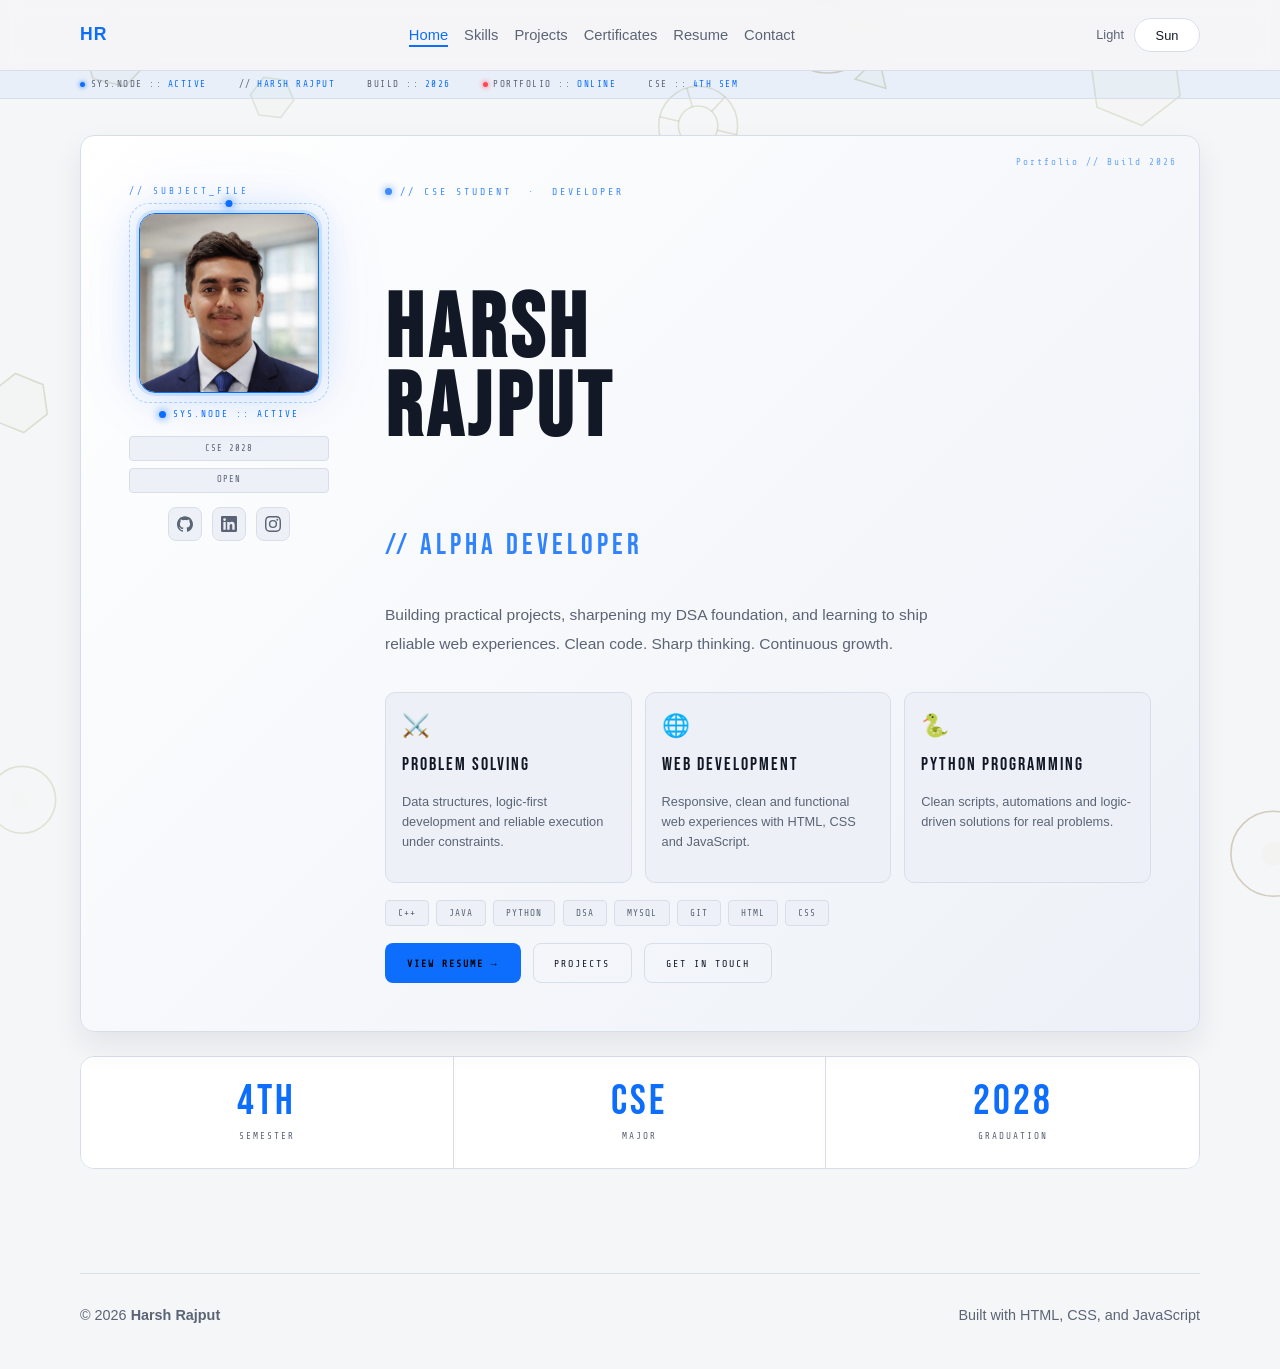
==== commit 8ba9736e: "Change the profile picture" ====
--- a/index.html
+++ b/index.html
@@ -54,7 +54,7 @@
         <span class="subject-label">// SUBJECT_FILE</span>
         <div class="avatar-frame">
           <div class="orbit"><div class="orbit-dot"></div></div>
-          <img class="avatar-img" src="assets/profile.png" alt="Harsh Rajput"/>
+          <img class="avatar-img" src="assets/profile.jpeg" alt="Harsh Rajput"/>
         </div>
         <div class="sys-node">
           <div class="online-dot"></div>SYS.NODE :: ACTIVE
